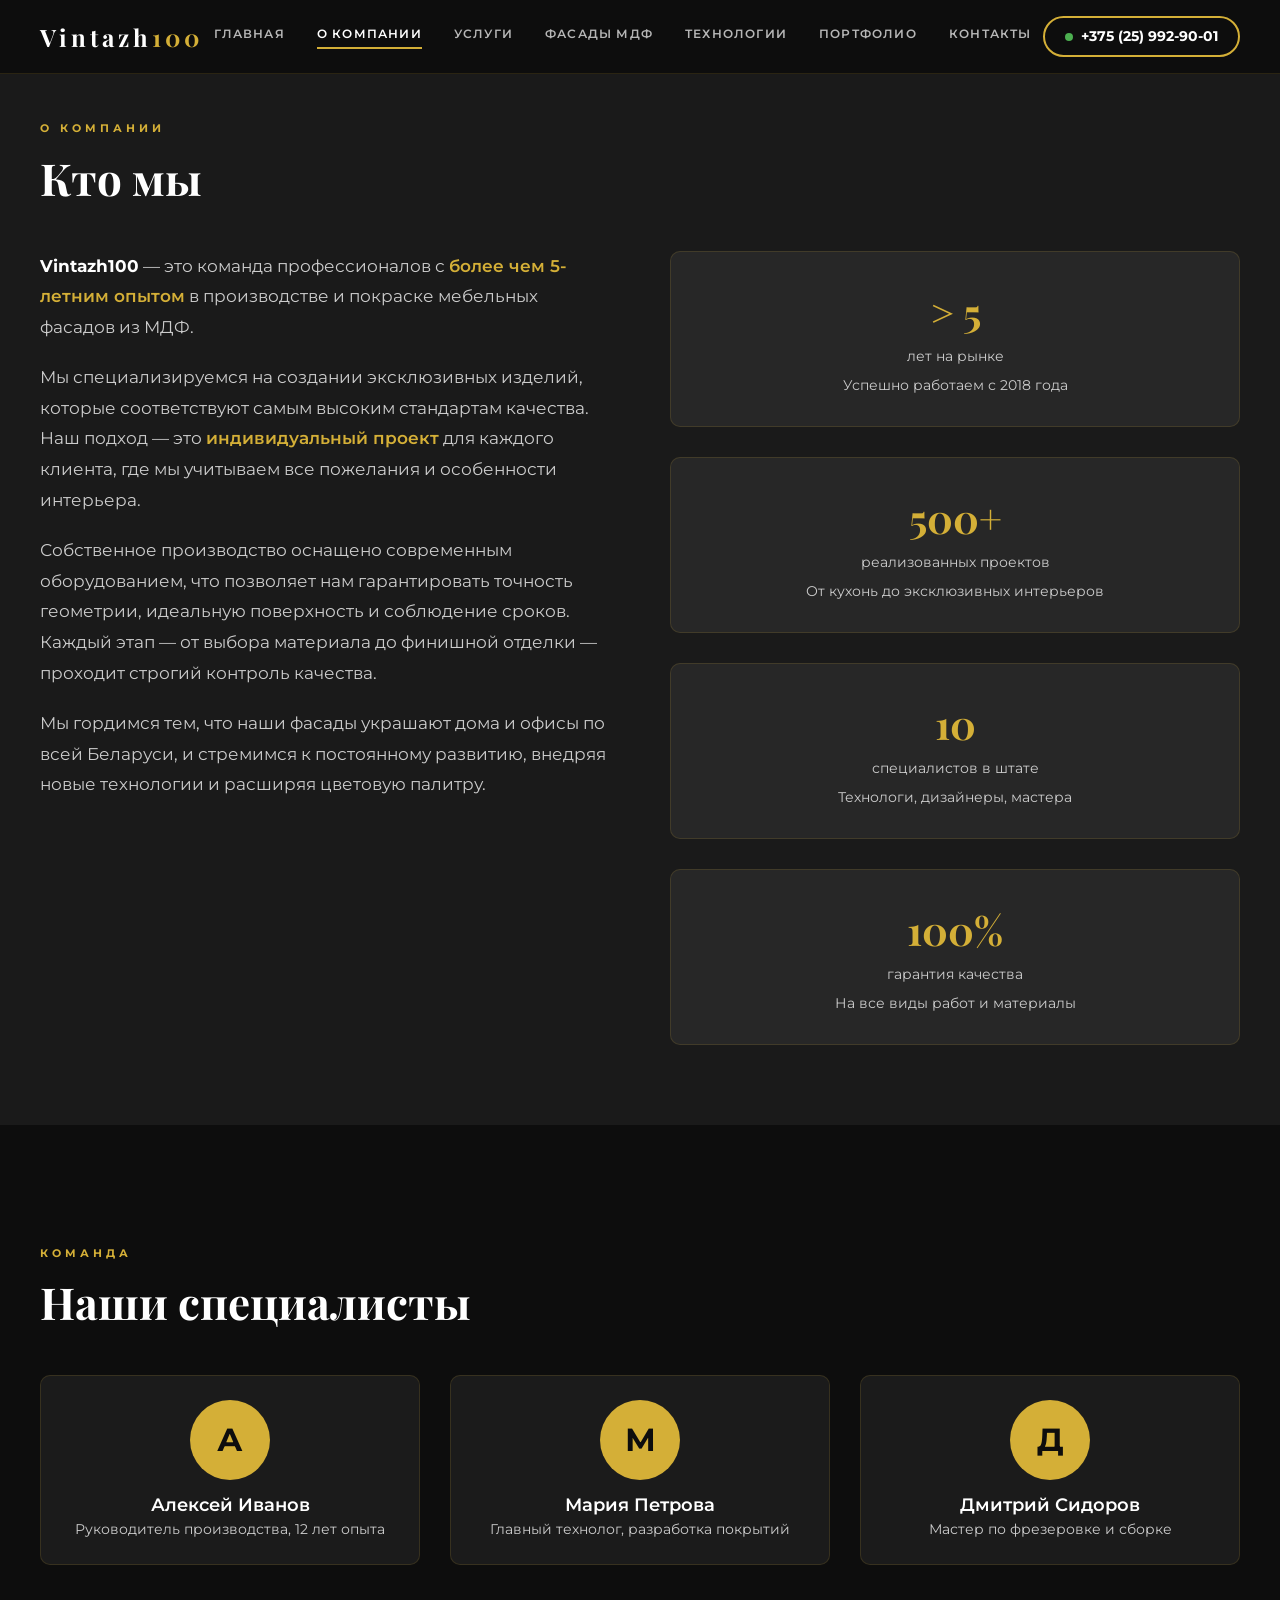
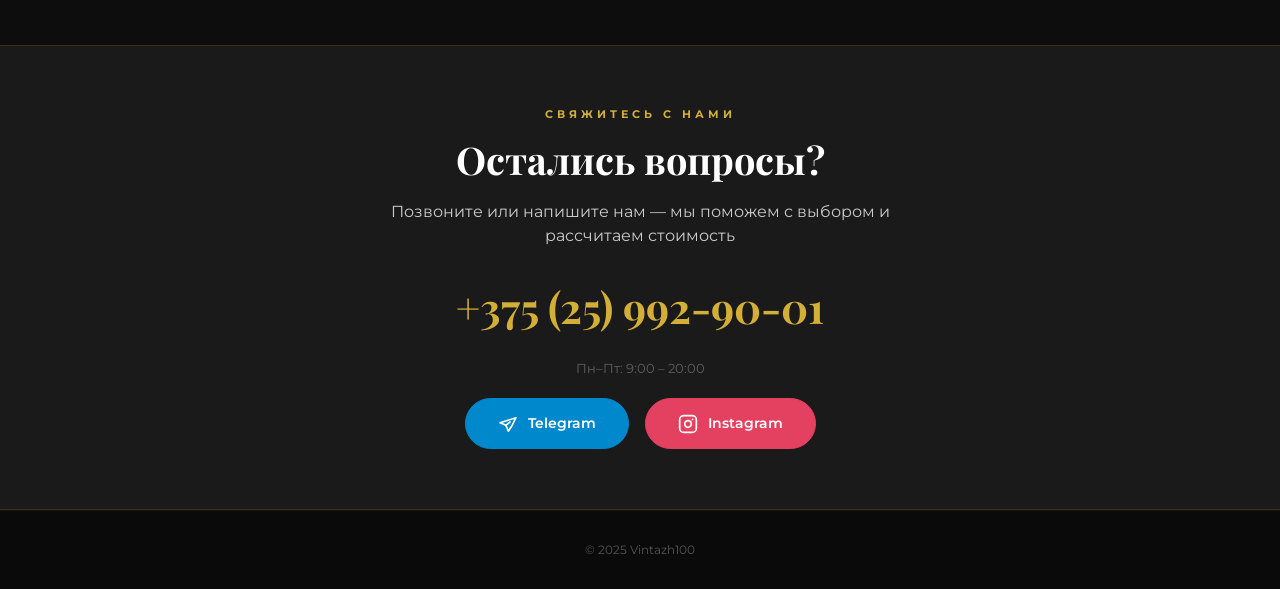
==== about.html @ da96ba95 "v3" ====
<!DOCTYPE html>
<html lang="ru">

<head>
    <meta charset="UTF-8">
    <meta name="viewport" content="width=device-width, initial-scale=1.0">
    <title>О компании | Vintazh100</title>

    <link rel="preconnect" href="https://fonts.googleapis.com">
    <link rel="preconnect" href="https://fonts.gstatic.com" crossorigin>
    <link href="https://fonts.googleapis.com/css2?family=Montserrat:wght@400;500;600;700;800&family=Playfair+Display:wght@400;600;700&display=swap" rel="stylesheet">

    <style>
        /* ===== RESET & BASE ===== */
        
        * {
            margin: 0;
            padding: 0;
            box-sizing: border-box;
        }
        
        html {
            scroll-behavior: smooth;
        }
        
        body {
            font-family: 'Montserrat', sans-serif;
            background: #0d0d0d;
            color: #ffffff;
            line-height: 1.5;
        }
        
        a {
            text-decoration: none;
            color: inherit;
        }
        
        .container {
            max-width: 1300px;
            margin: 0 auto;
            padding: 0 20px;
        }
        /* ===== VARIABLES ===== */
        
         :root {
            --accent: #d4af37;
            --dark: #0d0d0d;
            --gray: #cccccc;
            --card-bg: rgba(255, 255, 255, 0.06);
            --border: rgba(212, 175, 55, 0.15);
            --shadow: 0 10px 40px rgba(0, 0, 0, 0.5);
            --transition: 0.3s ease;
        }
        /* ===== HEADER ===== */
        
        .header {
            position: fixed;
            top: 0;
            left: 0;
            width: 100%;
            z-index: 1000;
            padding: 16px 40px;
            display: flex;
            align-items: center;
            justify-content: space-between;
            background: rgba(13, 13, 13, 0.92);
            backdrop-filter: blur(16px);
            border-bottom: 1px solid var(--border);
            transition: box-shadow 0.3s;
        }
        
        .header.scrolled {
            box-shadow: 0 4px 30px rgba(0, 0, 0, 0.6);
        }
        
        .header-logo {
            font-family: 'Playfair Display', serif;
            font-size: 24px;
            font-weight: 700;
            letter-spacing: 4px;
        }
        
        .header-logo span {
            color: var(--accent);
        }
        
        .header-nav {
            display: flex;
            gap: 32px;
            align-items: center;
        }
        
        .header-nav a {
            font-size: 12px;
            font-weight: 600;
            letter-spacing: 1.2px;
            text-transform: uppercase;
            color: rgba(255, 255, 255, 0.7);
            transition: color 0.3s, border-bottom 0.3s;
            padding-bottom: 4px;
            border-bottom: 2px solid transparent;
        }
        
        .header-nav a:hover,
        .header-nav a.active {
            color: #fff;
            border-bottom-color: var(--accent);
        }
        
        .header-phone {
            display: flex;
            align-items: center;
            gap: 8px;
            font-weight: 700;
            font-size: 14px;
            padding: 8px 20px;
            border: 2px solid var(--accent);
            border-radius: 50px;
            transition: background 0.3s, color 0.3s;
        }
        
        .header-phone:hover {
            background: var(--accent);
            color: #0d0d0d;
        }
        
        .header-phone-dot {
            width: 8px;
            height: 8px;
            background: #4CAF50;
            border-radius: 50%;
            animation: pulse-dot 2s infinite;
        }
        
        @keyframes pulse-dot {
            0%,
            100% {
                box-shadow: 0 0 0 0 rgba(76, 175, 80, 0.4);
            }
            50% {
                box-shadow: 0 0 0 10px rgba(76, 175, 80, 0);
            }
        }
        /* ===== SECTION ===== */
        
        .section {
            padding: 120px 20px 80px;
            position: relative;
        }
        
        .section-dark {
            background: #1a1a1a;
        }
        
        .section-darker {
            background: #0d0d0d;
        }
        
        .section-label {
            font-size: 11px;
            font-weight: 700;
            letter-spacing: 4px;
            text-transform: uppercase;
            color: var(--accent);
            margin-bottom: 8px;
        }
        
        .section-title {
            font-family: 'Playfair Display', serif;
            font-size: 44px;
            font-weight: 700;
            margin-bottom: 40px;
        }
        
        .section-sub {
            font-size: 18px;
            color: var(--gray);
            max-width: 700px;
            margin-bottom: 40px;
        }
        /* ===== ABOUT CONTENT ===== */
        
        .about-content {
            display: grid;
            grid-template-columns: 1fr 1fr;
            gap: 60px;
            align-items: start;
        }
        
        .about-text p {
            font-size: 17px;
            line-height: 1.8;
            color: var(--gray);
            margin-bottom: 20px;
        }
        
        .about-text p strong {
            color: #fff;
        }
        
        .about-text .highlight {
            color: var(--accent);
            font-weight: 600;
        }
        
        .about-side {
            display: flex;
            flex-direction: column;
            gap: 30px;
        }
        
        .about-side .stat-block {
            background: var(--card-bg);
            padding: 30px 24px;
            border-radius: 10px;
            border: 1px solid var(--border);
            text-align: center;
            transition: var(--transition);
        }
        
        .about-side .stat-block:hover {
            border-color: var(--accent);
            transform: translateY(-3px);
        }
        
        .stat-block .number {
            font-family: 'Playfair Display', serif;
            font-size: 40px;
            font-weight: 700;
            color: var(--accent);
        }
        
        .stat-block .label {
            font-size: 14px;
            color: var(--gray);
            margin-top: 4px;
        }
        
        .stat-block .desc {
            font-size: 14px;
            color: var(--gray);
            margin-top: 8px;
            line-height: 1.5;
        }
        /* ===== TEAM ===== */
        
        .team-grid {
            display: grid;
            grid-template-columns: repeat(3, 1fr);
            gap: 30px;
            margin-top: 20px;
        }
        
        .team-card {
            background: var(--card-bg);
            padding: 24px;
            border-radius: 10px;
            border: 1px solid var(--border);
            text-align: center;
            transition: var(--transition);
        }
        
        .team-card:hover {
            border-color: var(--accent);
            transform: translateY(-4px);
        }
        
        .team-card .avatar {
            width: 80px;
            height: 80px;
            border-radius: 50%;
            background: var(--accent);
            margin: 0 auto 12px;
            display: flex;
            align-items: center;
            justify-content: center;
            font-size: 32px;
            font-weight: 700;
            color: #0d0d0d;
        }
        
        .team-card h4 {
            font-size: 18px;
            font-weight: 600;
        }
        
        .team-card p {
            font-size: 14px;
            color: var(--gray);
        }
        /* ===== CONTACT SECTION ===== */
        
        .contact-section {
            padding: 60px 20px;
            background: #1a1a1a;
            text-align: center;
            border-top: 1px solid var(--border);
            border-bottom: 1px solid var(--border);
        }
        
        .contact-section .section-title {
            margin-bottom: 12px;
            font-size: 38px;
        }
        
        .contact-phone {
            font-family: 'Playfair Display', serif;
            font-size: 42px;
            font-weight: 700;
            color: var(--accent);
            display: inline-block;
            margin: 16px 0 20px;
            transition: color 0.3s;
        }
        
        .contact-phone:hover {
            color: #fff;
        }
        
        .contact-messengers {
            display: flex;
            gap: 16px;
            justify-content: center;
            flex-wrap: wrap;
        }
        
        .messenger-btn {
            display: inline-flex;
            align-items: center;
            gap: 10px;
            padding: 14px 32px;
            border-radius: 50px;
            font-size: 14px;
            font-weight: 600;
            transition: var(--transition);
            background: rgba(255, 255, 255, 0.06);
            border: 1px solid rgba(255, 255, 255, 0.1);
        }
        
        .messenger-btn:hover {
            background: var(--accent);
            color: #0d0d0d;
            transform: translateY(-2px);
        }
        
        .messenger-btn svg {
            width: 20px;
            height: 20px;
        }
        
        .messenger-btn.telegram {
            background: #0088cc;
            color: #fff;
            border-color: #0088cc;
        }
        
        .messenger-btn.telegram:hover {
            background: #0077b3;
            border-color: #0077b3;
        }
        
        .messenger-btn.instagram {
            background: #E4405F;
            color: #fff;
            border-color: #E4405F;
        }
        
        .messenger-btn.instagram:hover {
            background: #d6304f;
            border-color: #d6304f;
        }
        /* ===== FOOTER ===== */
        
        .footer {
            padding: 30px 20px;
            background: #0a0a0a;
            color: rgba(255, 255, 255, 0.3);
            text-align: center;
            font-size: 12px;
            border-top: 1px solid rgba(255, 255, 255, 0.04);
        }
        /* ===== RESPONSIVE ===== */
        
        @media (max-width: 1024px) {
            .about-content {
                grid-template-columns: 1fr;
                gap: 40px;
            }
            .team-grid {
                grid-template-columns: 1fr 1fr;
            }
            .header-nav {
                gap: 20px;
            }
        }
        
        @media (max-width: 768px) {
            .header {
                padding: 12px 16px;
                flex-wrap: wrap;
            }
            .header-nav {
                order: 3;
                width: 100%;
                justify-content: center;
                gap: 10px;
                flex-wrap: wrap;
            }
            .header-nav a {
                font-size: 10px;
            }
            .header-phone {
                font-size: 12px;
                padding: 6px 14px;
            }
            .section {
                padding: 100px 16px 60px;
            }
            .section-title {
                font-size: 32px;
            }
            .team-grid {
                grid-template-columns: 1fr;
            }
            .contact-phone {
                font-size: 30px;
            }
            .contact-section .section-title {
                font-size: 28px;
            }
        }
    </style>
</head>

<body>

    <!-- ===== HEADER ===== -->
    <header class="header" id="header">
        <a href="index.html" class="header-logo">Vintazh<span>100</span></a>
        <nav class="header-nav">
            <a href="index.html">Главная</a>
            <a href="about.html" class="active">О компании</a>
            <a href="services.html">Услуги</a>
            <a href="mdf.html">Фасады МДФ</a>
            <a href="technology.html">Технологии</a>
            <a href="portfolio.html">Портфолио</a>
            <a href="contacts.html">Контакты</a>
        </nav>
        <a href="tel:+375259929001" class="header-phone">
            <span class="header-phone-dot"></span> +375 (25) 992-90-01
        </a>
    </header>

    <!-- ===== ABOUT PAGE ===== -->
    <section class="section section-dark">
        <div class="container">
            <div class="section-label">О компании</div>
            <h2 class="section-title">Кто мы</h2>
            <div class="about-content">
                <div class="about-text">
                    <p><strong>Vintazh100</strong> — это команда профессионалов с <span class="highlight">более чем 5-летним опытом</span> в производстве и покраске мебельных фасадов из МДФ.</p>
                    <p>Мы специализируемся на создании эксклюзивных изделий, которые соответствуют самым высоким стандартам качества. Наш подход — это <span class="highlight">индивидуальный проект</span> для каждого клиента, где мы учитываем все пожелания
                        и особенности интерьера.</p>
                    <p>Собственное производство оснащено современным оборудованием, что позволяет нам гарантировать точность геометрии, идеальную поверхность и соблюдение сроков. Каждый этап — от выбора материала до финишной отделки — проходит строгий контроль
                        качества.</p>
                    <p>Мы гордимся тем, что наши фасады украшают дома и офисы по всей Беларуси, и стремимся к постоянному развитию, внедряя новые технологии и расширяя цветовую палитру.</p>
                </div>
                <div class="about-side">
                    <div class="stat-block">
                        <div class="number">> 5</div>
                        <div class="label">лет на рынке</div>
                        <div class="desc">Успешно работаем с 2018 года</div>
                    </div>
                    <div class="stat-block">
                        <div class="number">500+</div>
                        <div class="label">реализованных проектов</div>
                        <div class="desc">От кухонь до эксклюзивных интерьеров</div>
                    </div>
                    <div class="stat-block">
                        <div class="number">10</div>
                        <div class="label">специалистов в штате</div>
                        <div class="desc">Технологи, дизайнеры, мастера</div>
                    </div>
                    <div class="stat-block">
                        <div class="number">100%</div>
                        <div class="label">гарантия качества</div>
                        <div class="desc">На все виды работ и материалы</div>
                    </div>
                </div>
            </div>
        </div>
    </section>

    <!-- ===== TEAM ===== -->
    <section class="section section-darker">
        <div class="container">
            <div class="section-label">Команда</div>
            <h2 class="section-title">Наши специалисты</h2>
            <div class="team-grid">
                <div class="team-card">
                    <div class="avatar">А</div>
                    <h4>Алексей Иванов</h4>
                    <p>Руководитель производства, 12 лет опыта</p>
                </div>
                <div class="team-card">
                    <div class="avatar">М</div>
                    <h4>Мария Петрова</h4>
                    <p>Главный технолог, разработка покрытий</p>
                </div>
                <div class="team-card">
                    <div class="avatar">Д</div>
                    <h4>Дмитрий Сидоров</h4>
                    <p>Мастер по фрезеровке и сборке</p>
                </div>
            </div>
        </div>
    </section>

    <!-- ===== CONTACT SECTION ===== -->
    <section class="contact-section">
        <div class="container">
            <div class="section-label">Свяжитесь с нами</div>
            <h2 class="section-title">Остались вопросы?</h2>
            <p style="color:var(--gray); font-size:16px; max-width:500px; margin:0 auto 12px;">
                Позвоните или напишите нам — мы поможем с выбором и рассчитаем стоимость
            </p>
            <a href="tel:+375259929001" class="contact-phone">+375 (25) 992-90-01</a>
            <p style="color:rgba(255,255,255,0.3); font-size:13px; margin-bottom:20px;">
                Пн–Пт: 9:00 – 20:00
            </p>
            <div class="contact-messengers">
                <a href="https://t.me/+375259929001" class="messenger-btn telegram" target="_blank">
                    <svg viewBox="0 0 24 24" fill="none" stroke="currentColor" stroke-width="2" stroke-linecap="round" stroke-linejoin="round"><path d="M21.5 4.5L2.5 10.5L9.5 13.5L12.5 20.5L16.5 14.5L21.5 4.5Z"/><path d="M9.5 13.5L14.5 9.5"/></svg> Telegram
                </a>
                <a href="https://www.instagram.com/vintazh100" class="messenger-btn instagram" target="_blank">
                    <svg viewBox="0 0 24 24" fill="none" stroke="currentColor" stroke-width="2" stroke-linecap="round" stroke-linejoin="round"><rect x="2" y="2" width="20" height="20" rx="5" ry="5"/><path d="M16 11.37A4 4 0 1 1 12.63 8 4 4 0 0 1 16 11.37z"/><line x1="17.5" y1="6.5" x2="17.51" y2="6.5"/></svg>                    Instagram
                </a>
            </div>
        </div>
    </section>

    <!-- ===== FOOTER ===== -->
    <footer class="footer">
        <div>© 2025 Vintazh100</div>
    </footer>

    <script>
        window.addEventListener('scroll', () => {
            document.getElementById('header').classList.toggle('scrolled', window.scrollY > 50);
        });
    </script>

</body>

</html>
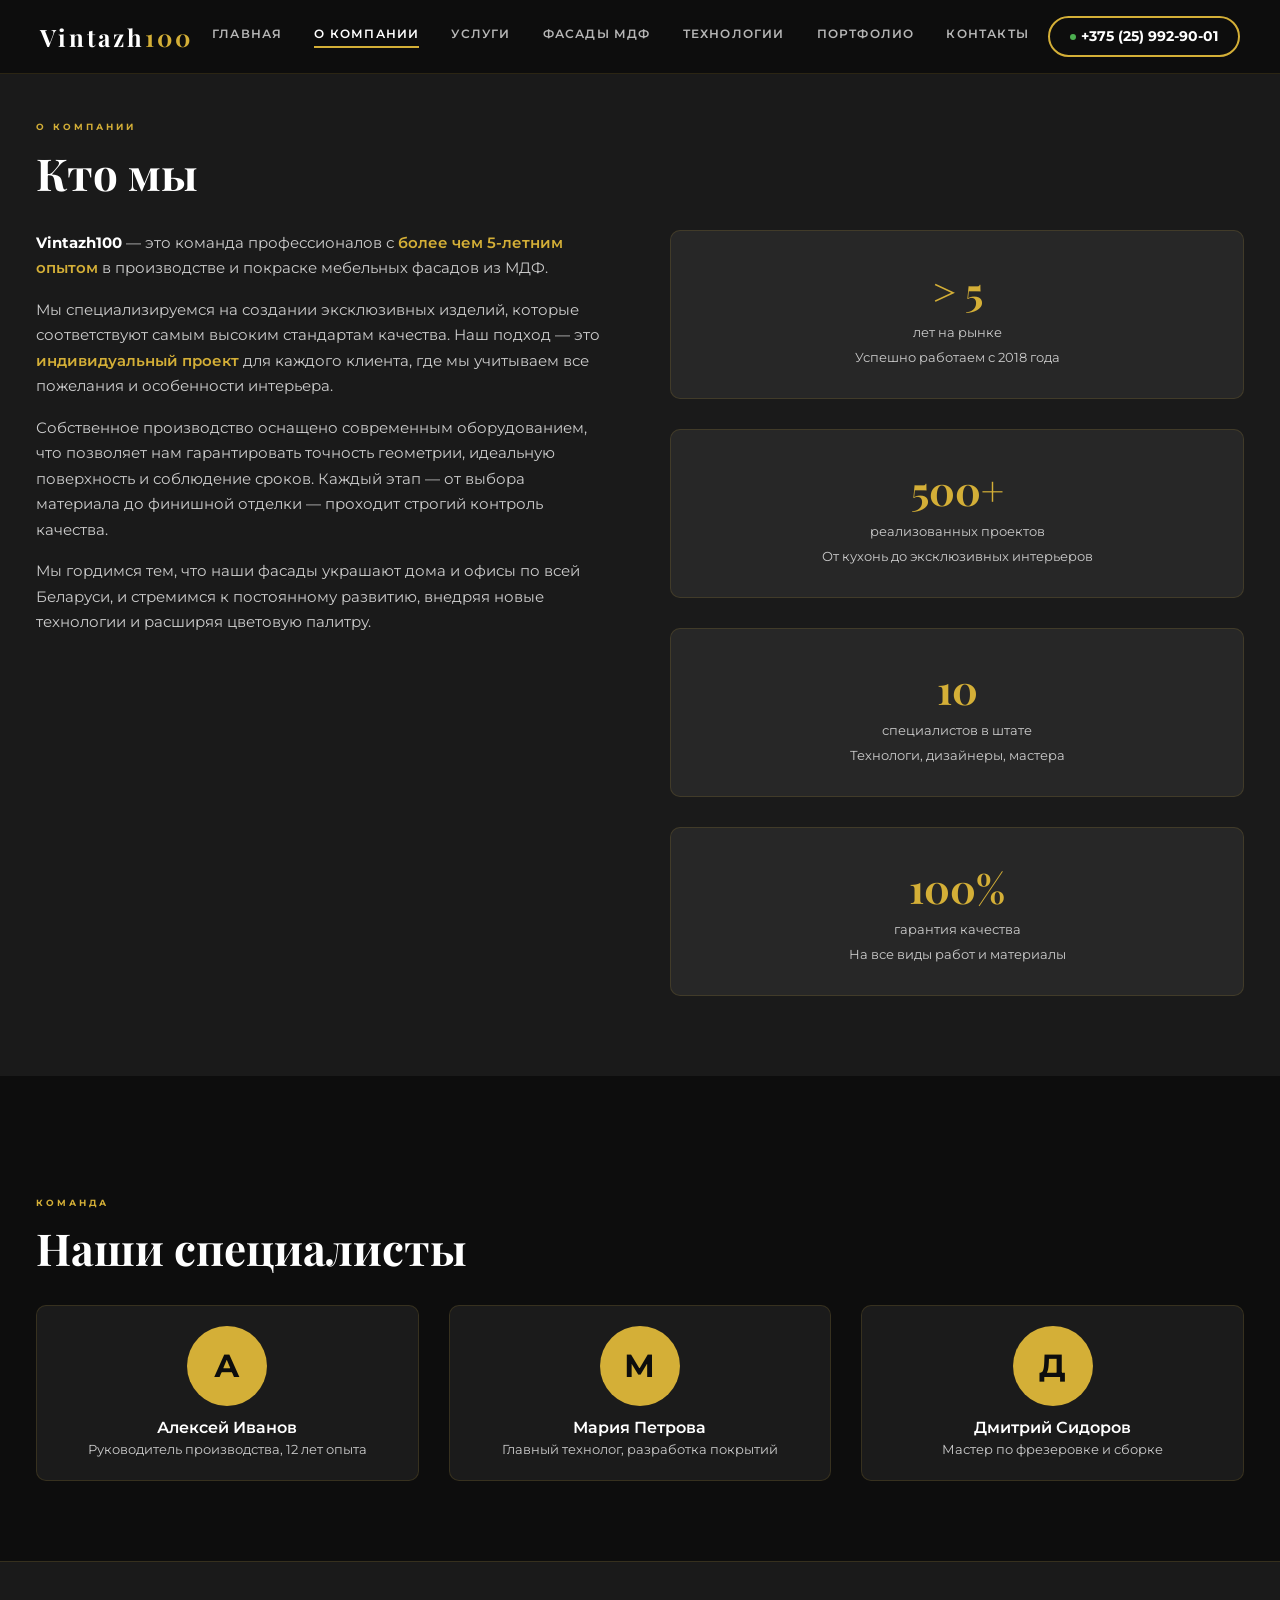
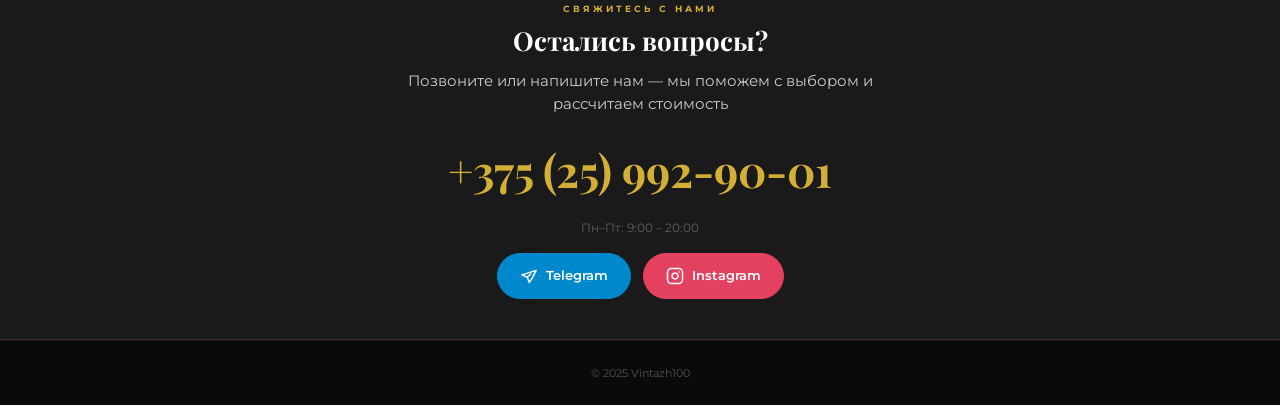
==== commit fc3d5111: "Update about.html" ====
--- a/about.html
+++ b/about.html
@@ -3,7 +3,7 @@
 
 <head>
     <meta charset="UTF-8">
-    <meta name="viewport" content="width=device-width, initial-scale=1.0">
+    <meta name="viewport" content="width=device-width, initial-scale=1.0, maximum-scale=1.0, user-scalable=yes">
     <title>О компании | Vintazh100</title>
 
     <link rel="preconnect" href="https://fonts.googleapis.com">
@@ -28,6 +28,7 @@
             background: #0d0d0d;
             color: #ffffff;
             line-height: 1.5;
+            -webkit-font-smoothing: antialiased;
         }
         
         a {
@@ -38,7 +39,7 @@
         .container {
             max-width: 1300px;
             margin: 0 auto;
-            padding: 0 20px;
+            padding: 0 16px;
         }
         /* ===== VARIABLES ===== */
         
@@ -59,14 +60,16 @@
             left: 0;
             width: 100%;
             z-index: 1000;
-            padding: 16px 40px;
+            padding: 10px 16px;
             display: flex;
             align-items: center;
             justify-content: space-between;
-            background: rgba(13, 13, 13, 0.92);
+            background: rgba(13, 13, 13, 0.95);
             backdrop-filter: blur(16px);
             border-bottom: 1px solid var(--border);
             transition: box-shadow 0.3s;
+            flex-wrap: wrap;
+            gap: 6px;
         }
         
         .header.scrolled {
@@ -75,9 +78,9 @@
         
         .header-logo {
             font-family: 'Playfair Display', serif;
-            font-size: 24px;
+            font-size: 20px;
             font-weight: 700;
-            letter-spacing: 4px;
+            letter-spacing: 3px;
         }
         
         .header-logo span {
@@ -86,18 +89,24 @@
         
         .header-nav {
             display: flex;
-            gap: 32px;
+            gap: 8px;
             align-items: center;
+            flex-wrap: wrap;
+            width: 100%;
+            order: 3;
+            justify-content: center;
+            padding-top: 6px;
+            border-top: 1px solid rgba(255, 255, 255, 0.05);
         }
         
         .header-nav a {
-            font-size: 12px;
+            font-size: 9px;
             font-weight: 600;
-            letter-spacing: 1.2px;
+            letter-spacing: 0.6px;
             text-transform: uppercase;
             color: rgba(255, 255, 255, 0.7);
             transition: color 0.3s, border-bottom 0.3s;
-            padding-bottom: 4px;
+            padding-bottom: 3px;
             border-bottom: 2px solid transparent;
         }
         
@@ -110,13 +119,14 @@
         .header-phone {
             display: flex;
             align-items: center;
-            gap: 8px;
+            gap: 5px;
             font-weight: 700;
-            font-size: 14px;
-            padding: 8px 20px;
+            font-size: 11px;
+            padding: 5px 12px;
             border: 2px solid var(--accent);
             border-radius: 50px;
             transition: background 0.3s, color 0.3s;
+            flex-shrink: 0;
         }
         
         .header-phone:hover {
@@ -125,11 +135,12 @@
         }
         
         .header-phone-dot {
-            width: 8px;
-            height: 8px;
+            width: 6px;
+            height: 6px;
             background: #4CAF50;
             border-radius: 50%;
             animation: pulse-dot 2s infinite;
+            flex-shrink: 0;
         }
         
         @keyframes pulse-dot {
@@ -138,13 +149,13 @@
                 box-shadow: 0 0 0 0 rgba(76, 175, 80, 0.4);
             }
             50% {
-                box-shadow: 0 0 0 10px rgba(76, 175, 80, 0);
+                box-shadow: 0 0 0 8px rgba(76, 175, 80, 0);
             }
         }
         /* ===== SECTION ===== */
         
         .section {
-            padding: 120px 20px 80px;
+            padding: 100px 16px 50px;
             position: relative;
         }
         
@@ -157,41 +168,41 @@
         }
         
         .section-label {
-            font-size: 11px;
+            font-size: 9px;
             font-weight: 700;
-            letter-spacing: 4px;
+            letter-spacing: 3px;
             text-transform: uppercase;
             color: var(--accent);
-            margin-bottom: 8px;
+            margin-bottom: 6px;
         }
         
         .section-title {
             font-family: 'Playfair Display', serif;
-            font-size: 44px;
+            font-size: 28px;
             font-weight: 700;
-            margin-bottom: 40px;
+            margin-bottom: 24px;
         }
         
         .section-sub {
-            font-size: 18px;
+            font-size: 15px;
             color: var(--gray);
             max-width: 700px;
-            margin-bottom: 40px;
+            margin-bottom: 24px;
         }
         /* ===== ABOUT CONTENT ===== */
         
         .about-content {
             display: grid;
-            grid-template-columns: 1fr 1fr;
-            gap: 60px;
+            grid-template-columns: 1fr;
+            gap: 30px;
             align-items: start;
         }
         
         .about-text p {
-            font-size: 17px;
-            line-height: 1.8;
+            font-size: 15px;
+            line-height: 1.7;
             color: var(--gray);
-            margin-bottom: 20px;
+            margin-bottom: 16px;
         }
         
         .about-text p strong {
@@ -206,12 +217,12 @@
         .about-side {
             display: flex;
             flex-direction: column;
-            gap: 30px;
+            gap: 20px;
         }
         
         .about-side .stat-block {
             background: var(--card-bg);
-            padding: 30px 24px;
+            padding: 22px 18px;
             border-radius: 10px;
             border: 1px solid var(--border);
             text-align: center;
@@ -225,35 +236,35 @@
         
         .stat-block .number {
             font-family: 'Playfair Display', serif;
-            font-size: 40px;
+            font-size: 32px;
             font-weight: 700;
             color: var(--accent);
         }
         
         .stat-block .label {
-            font-size: 14px;
+            font-size: 13px;
             color: var(--gray);
-            margin-top: 4px;
+            margin-top: 2px;
         }
         
         .stat-block .desc {
-            font-size: 14px;
+            font-size: 13px;
             color: var(--gray);
-            margin-top: 8px;
+            margin-top: 6px;
             line-height: 1.5;
         }
         /* ===== TEAM ===== */
         
         .team-grid {
             display: grid;
-            grid-template-columns: repeat(3, 1fr);
-            gap: 30px;
-            margin-top: 20px;
+            grid-template-columns: 1fr;
+            gap: 20px;
+            margin-top: 16px;
         }
         
         .team-card {
             background: var(--card-bg);
-            padding: 24px;
+            padding: 20px;
             border-radius: 10px;
             border: 1px solid var(--border);
             text-align: center;
@@ -266,32 +277,32 @@
         }
         
         .team-card .avatar {
-            width: 80px;
-            height: 80px;
+            width: 64px;
+            height: 64px;
             border-radius: 50%;
             background: var(--accent);
-            margin: 0 auto 12px;
+            margin: 0 auto 10px;
             display: flex;
             align-items: center;
             justify-content: center;
-            font-size: 32px;
+            font-size: 26px;
             font-weight: 700;
             color: #0d0d0d;
         }
         
         .team-card h4 {
-            font-size: 18px;
+            font-size: 16px;
             font-weight: 600;
         }
         
         .team-card p {
-            font-size: 14px;
+            font-size: 13px;
             color: var(--gray);
         }
-        /* ===== CONTACT SECTION ===== */
+        /* ===== CONTACT ===== */
         
         .contact-section {
-            padding: 60px 20px;
+            padding: 40px 16px;
             background: #1a1a1a;
             text-align: center;
             border-top: 1px solid var(--border);
@@ -299,17 +310,17 @@
         }
         
         .contact-section .section-title {
-            margin-bottom: 12px;
-            font-size: 38px;
+            margin-bottom: 10px;
+            font-size: 26px;
         }
         
         .contact-phone {
             font-family: 'Playfair Display', serif;
-            font-size: 42px;
+            font-size: 28px;
             font-weight: 700;
             color: var(--accent);
             display: inline-block;
-            margin: 16px 0 20px;
+            margin: 12px 0 16px;
             transition: color 0.3s;
         }
         
@@ -319,7 +330,7 @@
         
         .contact-messengers {
             display: flex;
-            gap: 16px;
+            gap: 12px;
             justify-content: center;
             flex-wrap: wrap;
         }
@@ -327,10 +338,10 @@
         .messenger-btn {
             display: inline-flex;
             align-items: center;
-            gap: 10px;
-            padding: 14px 32px;
+            gap: 8px;
+            padding: 12px 22px;
             border-radius: 50px;
-            font-size: 14px;
+            font-size: 13px;
             font-weight: 600;
             transition: var(--transition);
             background: rgba(255, 255, 255, 0.06);
@@ -344,8 +355,8 @@
         }
         
         .messenger-btn svg {
-            width: 20px;
-            height: 20px;
+            width: 18px;
+            height: 18px;
         }
         
         .messenger-btn.telegram {
@@ -372,61 +383,121 @@
         /* ===== FOOTER ===== */
         
         .footer {
-            padding: 30px 20px;
+            padding: 24px 16px;
             background: #0a0a0a;
             color: rgba(255, 255, 255, 0.3);
             text-align: center;
-            font-size: 12px;
+            font-size: 11px;
             border-top: 1px solid rgba(255, 255, 255, 0.04);
         }
         /* ===== RESPONSIVE ===== */
         
-        @media (max-width: 1024px) {
-            .about-content {
-                grid-template-columns: 1fr;
-                gap: 40px;
+        @media (min-width: 481px) {
+            .section-title {
+                font-size: 32px;
             }
             .team-grid {
                 grid-template-columns: 1fr 1fr;
             }
+            .about-side {
+                display: grid;
+                grid-template-columns: 1fr 1fr;
+                gap: 20px;
+            }
+        }
+        
+        @media (min-width: 769px) {
+            .header {
+                padding: 16px 40px;
+                flex-wrap: nowrap;
+            }
+            .header-logo {
+                font-size: 24px;
+            }
             .header-nav {
-                gap: 20px;
-            }
-        }
-        
-        @media (max-width: 768px) {
-            .header {
-                padding: 12px 16px;
-                flex-wrap: wrap;
-            }
-            .header-nav {
-                order: 3;
-                width: 100%;
-                justify-content: center;
-                gap: 10px;
-                flex-wrap: wrap;
+                width: auto;
+                order: 0;
+                border-top: none;
+                padding-top: 0;
+                gap: 32px;
             }
             .header-nav a {
+                font-size: 12px;
+                letter-spacing: 1.2px;
+            }
+            .header-phone {
+                font-size: 14px;
+                padding: 8px 20px;
+            }
+            .section {
+                padding: 120px 20px 80px;
+            }
+            .section-title {
+                font-size: 44px;
+            }
+            .about-content {
+                grid-template-columns: 1fr 1fr;
+                gap: 60px;
+            }
+            .about-side {
+                display: flex;
+                flex-direction: column;
+                gap: 30px;
+            }
+            .about-side .stat-block {
+                padding: 30px 24px;
+            }
+            .stat-block .number {
+                font-size: 40px;
+            }
+            .team-grid {
+                grid-template-columns: repeat(3, 1fr);
+                gap: 30px;
+            }
+            .team-card .avatar {
+                width: 80px;
+                height: 80px;
+                font-size: 32px;
+            }
+            .contact-phone {
+                font-size: 44px;
+            }
+        }
+        
+        @media (max-width: 480px) {
+            .section-title {
+                font-size: 24px;
+            }
+            .contact-phone {
+                font-size: 24px;
+            }
+            .messenger-btn {
+                font-size: 12px;
+                padding: 10px 18px;
+            }
+            .header-logo {
+                font-size: 17px;
+                letter-spacing: 2px;
+            }
+            .header-nav a {
+                font-size: 8px;
+                letter-spacing: 0.4px;
+            }
+            .header-phone {
                 font-size: 10px;
-            }
-            .header-phone {
-                font-size: 12px;
-                padding: 6px 14px;
-            }
-            .section {
-                padding: 100px 16px 60px;
-            }
-            .section-title {
-                font-size: 32px;
-            }
-            .team-grid {
-                grid-template-columns: 1fr;
-            }
-            .contact-phone {
-                font-size: 30px;
-            }
-            .contact-section .section-title {
+                padding: 4px 10px;
+            }
+            .stat-block .number {
                 font-size: 28px;
+            }
+            .about-side {
+                grid-template-columns: 1fr 1fr;
+                gap: 12px;
+            }
+            .team-card .avatar {
+                width: 56px;
+                height: 56px;
+                font-size: 22px;
             }
         }
     </style>
@@ -462,7 +533,8 @@
                     <p>Мы специализируемся на создании эксклюзивных изделий, которые соответствуют самым высоким стандартам качества. Наш подход — это <span class="highlight">индивидуальный проект</span> для каждого клиента, где мы учитываем все пожелания
                         и особенности интерьера.</p>
                     <p>Собственное производство оснащено современным оборудованием, что позволяет нам гарантировать точность геометрии, идеальную поверхность и соблюдение сроков. Каждый этап — от выбора материала до финишной отделки — проходит строгий контроль
-                        качества.</p>
+                        качества.
+                    </p>
                     <p>Мы гордимся тем, что наши фасады украшают дома и офисы по всей Беларуси, и стремимся к постоянному развитию, внедряя новые технологии и расширяя цветовую палитру.</p>
                 </div>
                 <div class="about-side">
@@ -516,16 +588,16 @@
         </div>
     </section>
 
-    <!-- ===== CONTACT SECTION ===== -->
+    <!-- ===== CONTACT ===== -->
     <section class="contact-section">
         <div class="container">
             <div class="section-label">Свяжитесь с нами</div>
             <h2 class="section-title">Остались вопросы?</h2>
-            <p style="color:var(--gray); font-size:16px; max-width:500px; margin:0 auto 12px;">
+            <p style="color:var(--gray); font-size:15px; max-width:500px; margin:0 auto 10px;">
                 Позвоните или напишите нам — мы поможем с выбором и рассчитаем стоимость
             </p>
             <a href="tel:+375259929001" class="contact-phone">+375 (25) 992-90-01</a>
-            <p style="color:rgba(255,255,255,0.3); font-size:13px; margin-bottom:20px;">
+            <p style="color:rgba(255,255,255,0.3); font-size:12px; margin-bottom:16px;">
                 Пн–Пт: 9:00 – 20:00
             </p>
             <div class="contact-messengers">
@@ -552,4 +624,4 @@
 
 </body>
 
-</html>+</html>
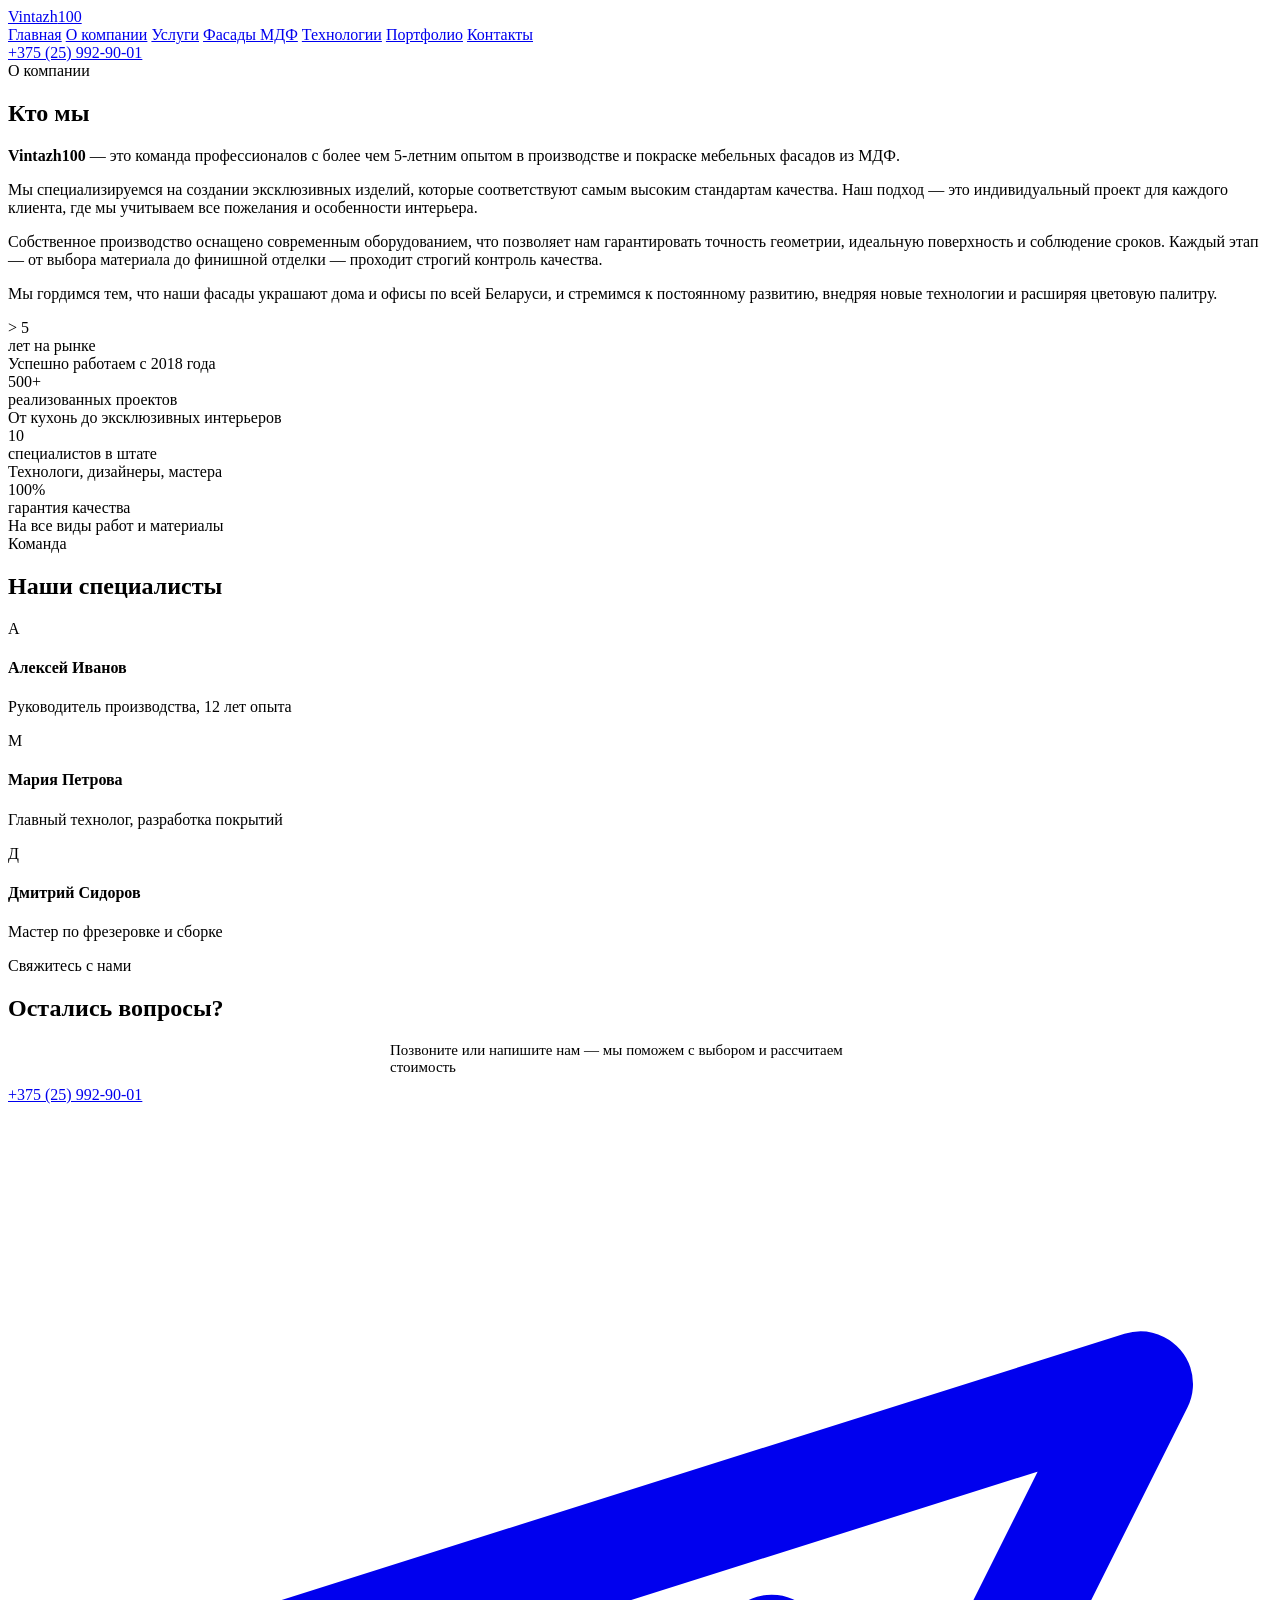
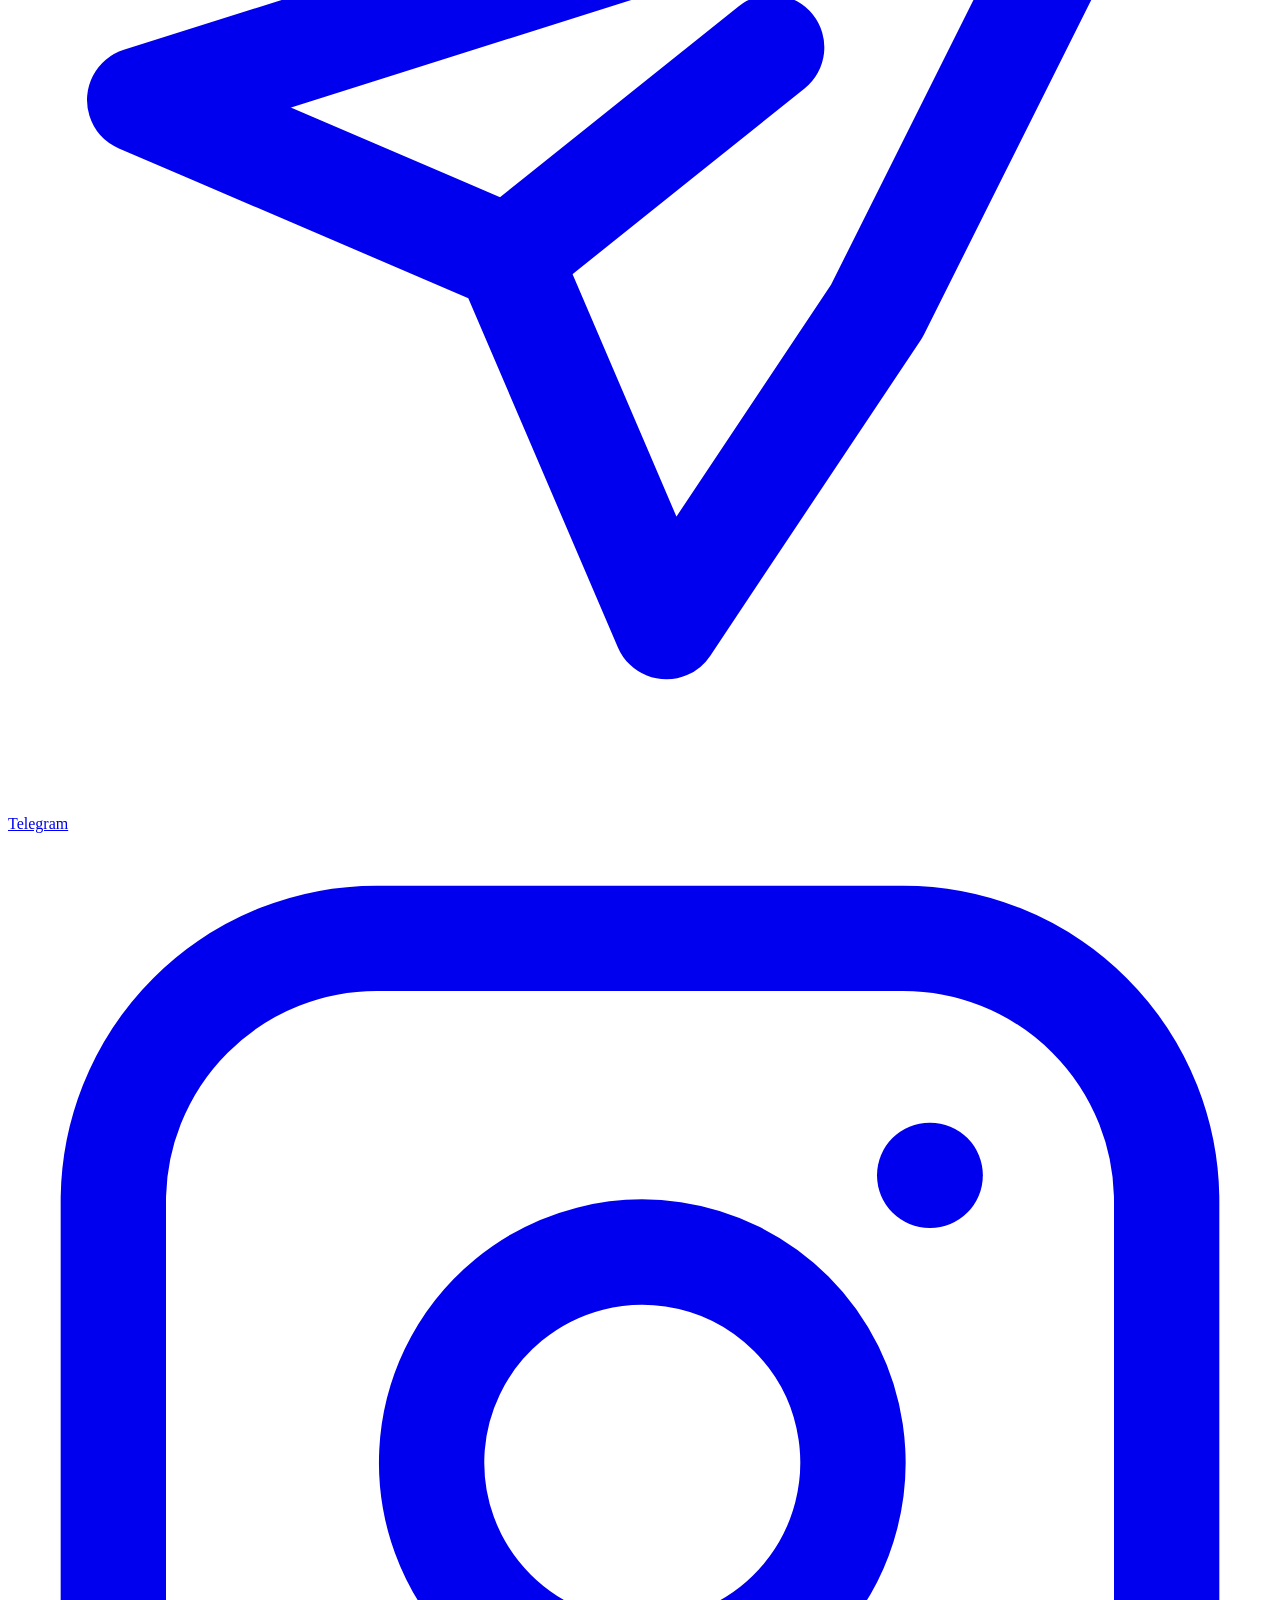
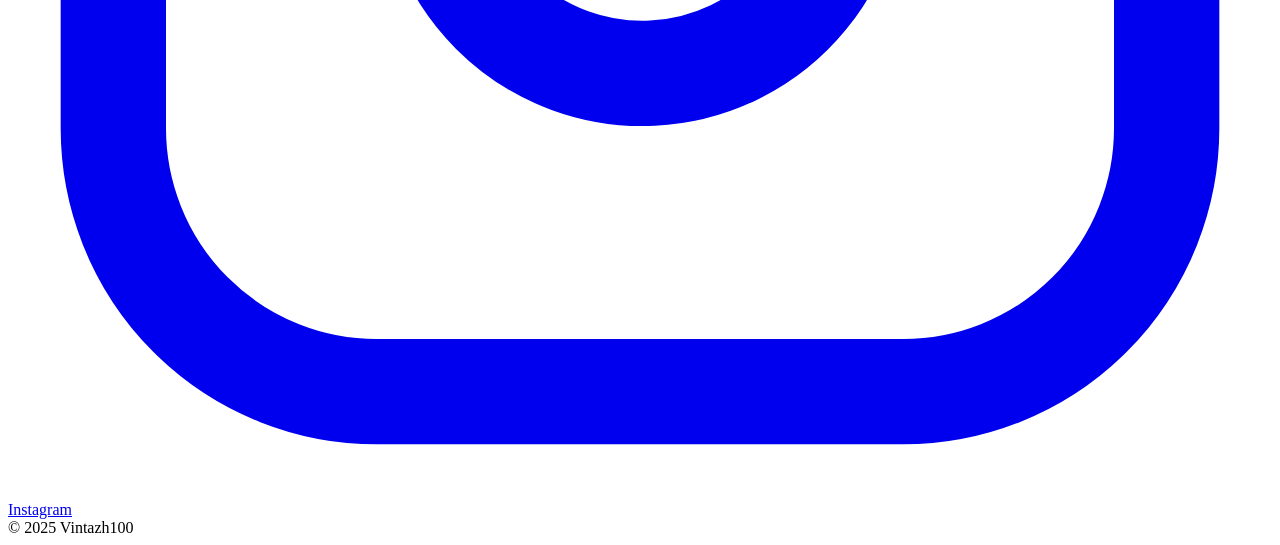
==== commit a352660f: "Update about.html" ====
--- a/about.html
+++ b/about.html
@@ -5,502 +5,10 @@
     <meta charset="UTF-8">
     <meta name="viewport" content="width=device-width, initial-scale=1.0, maximum-scale=1.0, user-scalable=yes">
     <title>О компании | Vintazh100</title>
-
     <link rel="preconnect" href="https://fonts.googleapis.com">
     <link rel="preconnect" href="https://fonts.gstatic.com" crossorigin>
     <link href="https://fonts.googleapis.com/css2?family=Montserrat:wght@400;500;600;700;800&family=Playfair+Display:wght@400;600;700&display=swap" rel="stylesheet">
-
-    <style>
-        /* ===== RESET & BASE ===== */
-        
-        * {
-            margin: 0;
-            padding: 0;
-            box-sizing: border-box;
-        }
-        
-        html {
-            scroll-behavior: smooth;
-        }
-        
-        body {
-            font-family: 'Montserrat', sans-serif;
-            background: #0d0d0d;
-            color: #ffffff;
-            line-height: 1.5;
-            -webkit-font-smoothing: antialiased;
-        }
-        
-        a {
-            text-decoration: none;
-            color: inherit;
-        }
-        
-        .container {
-            max-width: 1300px;
-            margin: 0 auto;
-            padding: 0 16px;
-        }
-        /* ===== VARIABLES ===== */
-        
-         :root {
-            --accent: #d4af37;
-            --dark: #0d0d0d;
-            --gray: #cccccc;
-            --card-bg: rgba(255, 255, 255, 0.06);
-            --border: rgba(212, 175, 55, 0.15);
-            --shadow: 0 10px 40px rgba(0, 0, 0, 0.5);
-            --transition: 0.3s ease;
-        }
-        /* ===== HEADER ===== */
-        
-        .header {
-            position: fixed;
-            top: 0;
-            left: 0;
-            width: 100%;
-            z-index: 1000;
-            padding: 10px 16px;
-            display: flex;
-            align-items: center;
-            justify-content: space-between;
-            background: rgba(13, 13, 13, 0.95);
-            backdrop-filter: blur(16px);
-            border-bottom: 1px solid var(--border);
-            transition: box-shadow 0.3s;
-            flex-wrap: wrap;
-            gap: 6px;
-        }
-        
-        .header.scrolled {
-            box-shadow: 0 4px 30px rgba(0, 0, 0, 0.6);
-        }
-        
-        .header-logo {
-            font-family: 'Playfair Display', serif;
-            font-size: 20px;
-            font-weight: 700;
-            letter-spacing: 3px;
-        }
-        
-        .header-logo span {
-            color: var(--accent);
-        }
-        
-        .header-nav {
-            display: flex;
-            gap: 8px;
-            align-items: center;
-            flex-wrap: wrap;
-            width: 100%;
-            order: 3;
-            justify-content: center;
-            padding-top: 6px;
-            border-top: 1px solid rgba(255, 255, 255, 0.05);
-        }
-        
-        .header-nav a {
-            font-size: 9px;
-            font-weight: 600;
-            letter-spacing: 0.6px;
-            text-transform: uppercase;
-            color: rgba(255, 255, 255, 0.7);
-            transition: color 0.3s, border-bottom 0.3s;
-            padding-bottom: 3px;
-            border-bottom: 2px solid transparent;
-        }
-        
-        .header-nav a:hover,
-        .header-nav a.active {
-            color: #fff;
-            border-bottom-color: var(--accent);
-        }
-        
-        .header-phone {
-            display: flex;
-            align-items: center;
-            gap: 5px;
-            font-weight: 700;
-            font-size: 11px;
-            padding: 5px 12px;
-            border: 2px solid var(--accent);
-            border-radius: 50px;
-            transition: background 0.3s, color 0.3s;
-            flex-shrink: 0;
-        }
-        
-        .header-phone:hover {
-            background: var(--accent);
-            color: #0d0d0d;
-        }
-        
-        .header-phone-dot {
-            width: 6px;
-            height: 6px;
-            background: #4CAF50;
-            border-radius: 50%;
-            animation: pulse-dot 2s infinite;
-            flex-shrink: 0;
-        }
-        
-        @keyframes pulse-dot {
-            0%,
-            100% {
-                box-shadow: 0 0 0 0 rgba(76, 175, 80, 0.4);
-            }
-            50% {
-                box-shadow: 0 0 0 8px rgba(76, 175, 80, 0);
-            }
-        }
-        /* ===== SECTION ===== */
-        
-        .section {
-            padding: 100px 16px 50px;
-            position: relative;
-        }
-        
-        .section-dark {
-            background: #1a1a1a;
-        }
-        
-        .section-darker {
-            background: #0d0d0d;
-        }
-        
-        .section-label {
-            font-size: 9px;
-            font-weight: 700;
-            letter-spacing: 3px;
-            text-transform: uppercase;
-            color: var(--accent);
-            margin-bottom: 6px;
-        }
-        
-        .section-title {
-            font-family: 'Playfair Display', serif;
-            font-size: 28px;
-            font-weight: 700;
-            margin-bottom: 24px;
-        }
-        
-        .section-sub {
-            font-size: 15px;
-            color: var(--gray);
-            max-width: 700px;
-            margin-bottom: 24px;
-        }
-        /* ===== ABOUT CONTENT ===== */
-        
-        .about-content {
-            display: grid;
-            grid-template-columns: 1fr;
-            gap: 30px;
-            align-items: start;
-        }
-        
-        .about-text p {
-            font-size: 15px;
-            line-height: 1.7;
-            color: var(--gray);
-            margin-bottom: 16px;
-        }
-        
-        .about-text p strong {
-            color: #fff;
-        }
-        
-        .about-text .highlight {
-            color: var(--accent);
-            font-weight: 600;
-        }
-        
-        .about-side {
-            display: flex;
-            flex-direction: column;
-            gap: 20px;
-        }
-        
-        .about-side .stat-block {
-            background: var(--card-bg);
-            padding: 22px 18px;
-            border-radius: 10px;
-            border: 1px solid var(--border);
-            text-align: center;
-            transition: var(--transition);
-        }
-        
-        .about-side .stat-block:hover {
-            border-color: var(--accent);
-            transform: translateY(-3px);
-        }
-        
-        .stat-block .number {
-            font-family: 'Playfair Display', serif;
-            font-size: 32px;
-            font-weight: 700;
-            color: var(--accent);
-        }
-        
-        .stat-block .label {
-            font-size: 13px;
-            color: var(--gray);
-            margin-top: 2px;
-        }
-        
-        .stat-block .desc {
-            font-size: 13px;
-            color: var(--gray);
-            margin-top: 6px;
-            line-height: 1.5;
-        }
-        /* ===== TEAM ===== */
-        
-        .team-grid {
-            display: grid;
-            grid-template-columns: 1fr;
-            gap: 20px;
-            margin-top: 16px;
-        }
-        
-        .team-card {
-            background: var(--card-bg);
-            padding: 20px;
-            border-radius: 10px;
-            border: 1px solid var(--border);
-            text-align: center;
-            transition: var(--transition);
-        }
-        
-        .team-card:hover {
-            border-color: var(--accent);
-            transform: translateY(-4px);
-        }
-        
-        .team-card .avatar {
-            width: 64px;
-            height: 64px;
-            border-radius: 50%;
-            background: var(--accent);
-            margin: 0 auto 10px;
-            display: flex;
-            align-items: center;
-            justify-content: center;
-            font-size: 26px;
-            font-weight: 700;
-            color: #0d0d0d;
-        }
-        
-        .team-card h4 {
-            font-size: 16px;
-            font-weight: 600;
-        }
-        
-        .team-card p {
-            font-size: 13px;
-            color: var(--gray);
-        }
-        /* ===== CONTACT ===== */
-        
-        .contact-section {
-            padding: 40px 16px;
-            background: #1a1a1a;
-            text-align: center;
-            border-top: 1px solid var(--border);
-            border-bottom: 1px solid var(--border);
-        }
-        
-        .contact-section .section-title {
-            margin-bottom: 10px;
-            font-size: 26px;
-        }
-        
-        .contact-phone {
-            font-family: 'Playfair Display', serif;
-            font-size: 28px;
-            font-weight: 700;
-            color: var(--accent);
-            display: inline-block;
-            margin: 12px 0 16px;
-            transition: color 0.3s;
-        }
-        
-        .contact-phone:hover {
-            color: #fff;
-        }
-        
-        .contact-messengers {
-            display: flex;
-            gap: 12px;
-            justify-content: center;
-            flex-wrap: wrap;
-        }
-        
-        .messenger-btn {
-            display: inline-flex;
-            align-items: center;
-            gap: 8px;
-            padding: 12px 22px;
-            border-radius: 50px;
-            font-size: 13px;
-            font-weight: 600;
-            transition: var(--transition);
-            background: rgba(255, 255, 255, 0.06);
-            border: 1px solid rgba(255, 255, 255, 0.1);
-        }
-        
-        .messenger-btn:hover {
-            background: var(--accent);
-            color: #0d0d0d;
-            transform: translateY(-2px);
-        }
-        
-        .messenger-btn svg {
-            width: 18px;
-            height: 18px;
-        }
-        
-        .messenger-btn.telegram {
-            background: #0088cc;
-            color: #fff;
-            border-color: #0088cc;
-        }
-        
-        .messenger-btn.telegram:hover {
-            background: #0077b3;
-            border-color: #0077b3;
-        }
-        
-        .messenger-btn.instagram {
-            background: #E4405F;
-            color: #fff;
-            border-color: #E4405F;
-        }
-        
-        .messenger-btn.instagram:hover {
-            background: #d6304f;
-            border-color: #d6304f;
-        }
-        /* ===== FOOTER ===== */
-        
-        .footer {
-            padding: 24px 16px;
-            background: #0a0a0a;
-            color: rgba(255, 255, 255, 0.3);
-            text-align: center;
-            font-size: 11px;
-            border-top: 1px solid rgba(255, 255, 255, 0.04);
-        }
-        /* ===== RESPONSIVE ===== */
-        
-        @media (min-width: 481px) {
-            .section-title {
-                font-size: 32px;
-            }
-            .team-grid {
-                grid-template-columns: 1fr 1fr;
-            }
-            .about-side {
-                display: grid;
-                grid-template-columns: 1fr 1fr;
-                gap: 20px;
-            }
-        }
-        
-        @media (min-width: 769px) {
-            .header {
-                padding: 16px 40px;
-                flex-wrap: nowrap;
-            }
-            .header-logo {
-                font-size: 24px;
-            }
-            .header-nav {
-                width: auto;
-                order: 0;
-                border-top: none;
-                padding-top: 0;
-                gap: 32px;
-            }
-            .header-nav a {
-                font-size: 12px;
-                letter-spacing: 1.2px;
-            }
-            .header-phone {
-                font-size: 14px;
-                padding: 8px 20px;
-            }
-            .section {
-                padding: 120px 20px 80px;
-            }
-            .section-title {
-                font-size: 44px;
-            }
-            .about-content {
-                grid-template-columns: 1fr 1fr;
-                gap: 60px;
-            }
-            .about-side {
-                display: flex;
-                flex-direction: column;
-                gap: 30px;
-            }
-            .about-side .stat-block {
-                padding: 30px 24px;
-            }
-            .stat-block .number {
-                font-size: 40px;
-            }
-            .team-grid {
-                grid-template-columns: repeat(3, 1fr);
-                gap: 30px;
-            }
-            .team-card .avatar {
-                width: 80px;
-                height: 80px;
-                font-size: 32px;
-            }
-            .contact-phone {
-                font-size: 44px;
-            }
-        }
-        
-        @media (max-width: 480px) {
-            .section-title {
-                font-size: 24px;
-            }
-            .contact-phone {
-                font-size: 24px;
-            }
-            .messenger-btn {
-                font-size: 12px;
-                padding: 10px 18px;
-            }
-            .header-logo {
-                font-size: 17px;
-                letter-spacing: 2px;
-            }
-            .header-nav a {
-                font-size: 8px;
-                letter-spacing: 0.4px;
-            }
-            .header-phone {
-                font-size: 10px;
-                padding: 4px 10px;
-            }
-            .stat-block .number {
-                font-size: 28px;
-            }
-            .about-side {
-                grid-template-columns: 1fr 1fr;
-                gap: 12px;
-            }
-            .team-card .avatar {
-                width: 56px;
-                height: 56px;
-                font-size: 22px;
-            }
-        }
-    </style>
+    <link rel="stylesheet" href="css/style.css">
 </head>
 
 <body>
@@ -616,12 +124,7 @@
         <div>© 2025 Vintazh100</div>
     </footer>
 
-    <script>
-        window.addEventListener('scroll', () => {
-            document.getElementById('header').classList.toggle('scrolled', window.scrollY > 50);
-        });
-    </script>
-
+    <script src="js/script.js"></script>
 </body>
 
 </html>
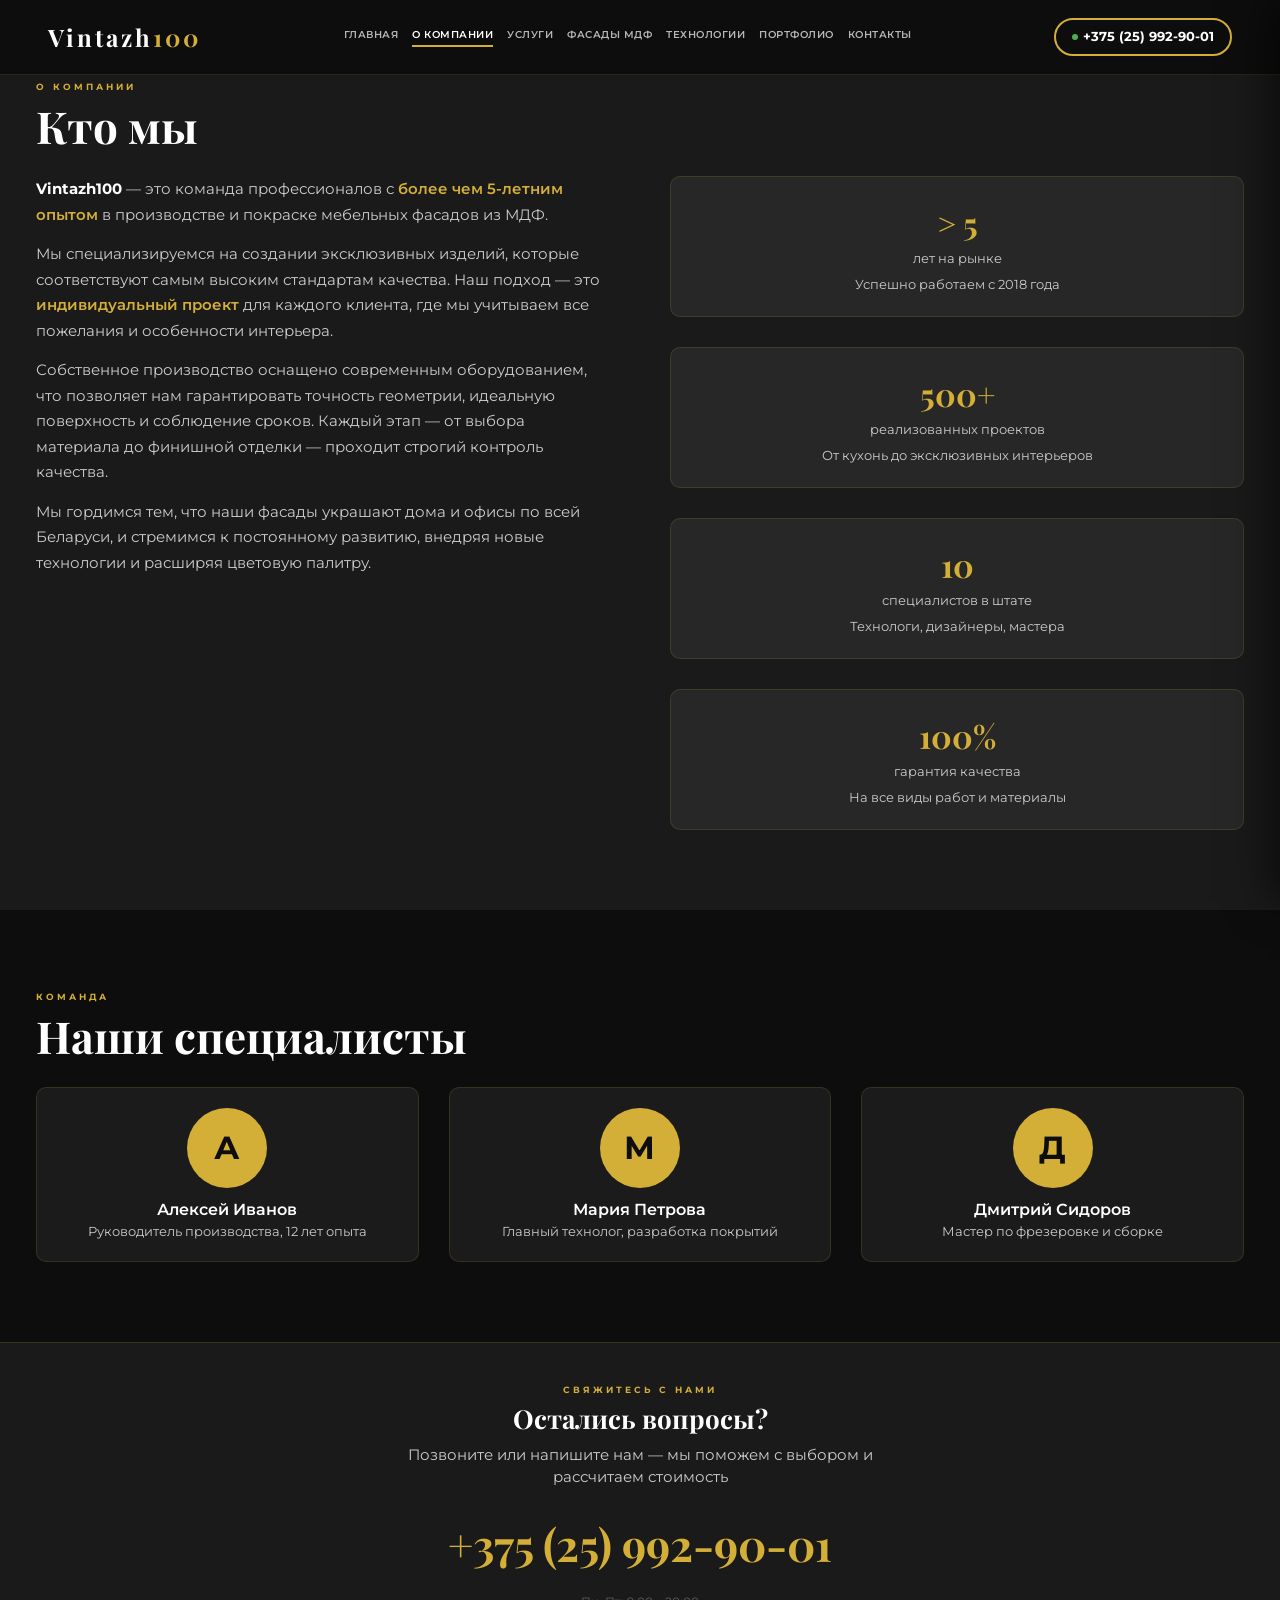
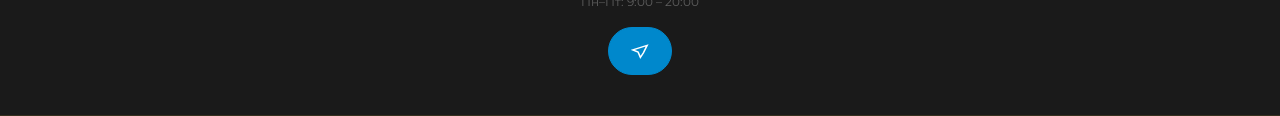
==== commit 84d145c2: "Update about.html" ====
--- a/about.html
+++ b/about.html
@@ -3,11 +3,20 @@
 
 <head>
     <meta charset="UTF-8">
-    <meta name="viewport" content="width=device-width, initial-scale=1.0, maximum-scale=1.0, user-scalable=yes">
+    <meta name="viewport" content="width=device-width, initial-scale=1.0, viewport-fit=cover">
+    <meta name="theme-color" content="#0d0d0d">
+    <meta name="format-detection" content="telephone=no">
+    <meta name="mobile-web-app-capable" content="yes">
+    <meta name="apple-mobile-web-app-capable" content="yes">
+    <meta name="apple-mobile-web-app-status-bar-style" content="black-translucent">
+    <meta name="description" content="О компании Vintazh100 — команда профессионалов с более чем 5-летним опытом в производстве и покраске мебельных фасадов из МДФ.">
     <title>О компании | Vintazh100</title>
+
     <link rel="preconnect" href="https://fonts.googleapis.com">
     <link rel="preconnect" href="https://fonts.gstatic.com" crossorigin>
     <link href="https://fonts.googleapis.com/css2?family=Montserrat:wght@400;500;600;700;800&family=Playfair+Display:wght@400;600;700&display=swap" rel="stylesheet">
+    <link rel="icon" type="image/svg+xml" href="/favicon.svg">
+    <link rel="apple-touch-icon" href="/apple-touch-icon.png">
     <link rel="stylesheet" href="css/style.css">
 </head>
 
@@ -15,8 +24,9 @@
 
     <!-- ===== HEADER ===== -->
     <header class="header" id="header">
-        <a href="index.html" class="header-logo">Vintazh<span>100</span></a>
-        <nav class="header-nav">
+        <a href="index.html" class="header-logo" aria-label="Vintazh100 — на главную">Vintazh<span>100</span></a>
+
+        <nav class="header-nav" aria-label="Основная навигация">
             <a href="index.html">Главная</a>
             <a href="about.html" class="active">О компании</a>
             <a href="services.html">Услуги</a>
@@ -25,10 +35,32 @@
             <a href="portfolio.html">Портфолио</a>
             <a href="contacts.html">Контакты</a>
         </nav>
-        <a href="tel:+375259929001" class="header-phone">
-            <span class="header-phone-dot"></span> +375 (25) 992-90-01
+
+        <div class="header-actions">
+            <a href="tel:+375259929001" class="header-phone" aria-label="Позвонить +375 25 992 90 01">
+                <span class="header-phone-dot" aria-hidden="true"></span>
+                <span>+375 (25) 992-90-01</span>
+            </a>
+            <button class="burger" id="burger" aria-label="Открыть меню" aria-expanded="false" aria-controls="mobileMenu">
+                <span></span><span></span><span></span>
+            </button>
+        </div>
+    </header>
+
+    <!-- ===== МОБИЛЬНОЕ МЕНЮ ===== -->
+    <div class="mobile-overlay" id="mobileOverlay" aria-hidden="true"></div>
+    <nav class="mobile-menu" id="mobileMenu" aria-label="Мобильная навигация" aria-hidden="true">
+        <a href="index.html">Главная</a>
+        <a href="about.html" class="active">О компании</a>
+        <a href="services.html">Услуги</a>
+        <a href="mdf.html">Фасады МДФ</a>
+        <a href="technology.html">Технологии</a>
+        <a href="portfolio.html">Портфолио</a>
+        <a href="contacts.html">Контакты</a>
+        <a href="tel:+375259929001" class="mobile-menu-phone">
+            <svg width="18" height="18" viewBox="0 0 24 24" fill="none" stroke="currentColor" stroke-width="2" aria-hidden="true"><path d="M22 16.92v3a2 2 0 01-2.18 2 19.79 19.79 0 01-8.63-3.07 19.5 19.5 0 01-6-6 19.79 19.79 0 01-3.07-8.67A2 2 0 014.11 2h3a2 2 0 012 1.72 12.84 12.84 0 00.7 2.81 2 2 0 01-.45 2.11L8.09 9.91a16 16 0 006 6l1.27-1.27a2 2 0 012.11-.45 12.84 12.84 0 002.81.7A2 2 0 0122 16.92z"/></svg>            Позвонить
         </a>
-    </header>
+    </nav>
 
     <!-- ===== ABOUT PAGE ===== -->
     <section class="section section-dark">
@@ -47,7 +79,7 @@
                 </div>
                 <div class="about-side">
                     <div class="stat-block">
-                        <div class="number">> 5</div>
+                        <div class="number">&gt; 5</div>
                         <div class="label">лет на рынке</div>
                         <div class="desc">Успешно работаем с 2018 года</div>
                     </div>
@@ -78,17 +110,17 @@
             <h2 class="section-title">Наши специалисты</h2>
             <div class="team-grid">
                 <div class="team-card">
-                    <div class="avatar">А</div>
+                    <div class="avatar" aria-hidden="true">А</div>
                     <h4>Алексей Иванов</h4>
                     <p>Руководитель производства, 12 лет опыта</p>
                 </div>
                 <div class="team-card">
-                    <div class="avatar">М</div>
+                    <div class="avatar" aria-hidden="true">М</div>
                     <h4>Мария Петрова</h4>
                     <p>Главный технолог, разработка покрытий</p>
                 </div>
                 <div class="team-card">
-                    <div class="avatar">Д</div>
+                    <div class="avatar" aria-hidden="true">Д</div>
                     <h4>Дмитрий Сидоров</h4>
                     <p>Мастер по фрезеровке и сборке</p>
                 </div>
@@ -101,30 +133,9 @@
         <div class="container">
             <div class="section-label">Свяжитесь с нами</div>
             <h2 class="section-title">Остались вопросы?</h2>
-            <p style="color:var(--gray); font-size:15px; max-width:500px; margin:0 auto 10px;">
-                Позвоните или напишите нам — мы поможем с выбором и рассчитаем стоимость
-            </p>
+            <p style="color:var(--gray); font-size:15px; max-width:500px; margin:0 auto 10px;">Позвоните или напишите нам — мы поможем с выбором и рассчитаем стоимость</p>
             <a href="tel:+375259929001" class="contact-phone">+375 (25) 992-90-01</a>
-            <p style="color:rgba(255,255,255,0.3); font-size:12px; margin-bottom:16px;">
-                Пн–Пт: 9:00 – 20:00
-            </p>
+            <p style="color:rgba(255,255,255,0.3); font-size:12px; margin-bottom:16px;">Пн–Пт: 9:00 – 20:00</p>
             <div class="contact-messengers">
-                <a href="https://t.me/+375259929001" class="messenger-btn telegram" target="_blank">
-                    <svg viewBox="0 0 24 24" fill="none" stroke="currentColor" stroke-width="2" stroke-linecap="round" stroke-linejoin="round"><path d="M21.5 4.5L2.5 10.5L9.5 13.5L12.5 20.5L16.5 14.5L21.5 4.5Z"/><path d="M9.5 13.5L14.5 9.5"/></svg> Telegram
-                </a>
-                <a href="https://www.instagram.com/vintazh100" class="messenger-btn instagram" target="_blank">
-                    <svg viewBox="0 0 24 24" fill="none" stroke="currentColor" stroke-width="2" stroke-linecap="round" stroke-linejoin="round"><rect x="2" y="2" width="20" height="20" rx="5" ry="5"/><path d="M16 11.37A4 4 0 1 1 12.63 8 4 4 0 0 1 16 11.37z"/><line x1="17.5" y1="6.5" x2="17.51" y2="6.5"/></svg>                    Instagram
-                </a>
-            </div>
-        </div>
-    </section>
-
-    <!-- ===== FOOTER ===== -->
-    <footer class="footer">
-        <div>© 2025 Vintazh100</div>
-    </footer>
-
-    <script src="js/script.js"></script>
-</body>
-
-</html>
+                <a href="https://t.me/+375259929001" class="messenger-btn telegram" target="_blank" rel="noopener">
+                    <svg viewBox="0 0 24 24" fill="none" stroke="currentColor" stroke-width="2" aria-hidden="true"><path d="M21.5 4.5L2.5 10.5L9.5 13.5L12.5 20.5L16.5 14.5L21.5 4.5Z"/><path d="M9.5 13.5L14
--- a/css/style.css
+++ b/css/style.css
@@ -0,0 +1,2383 @@
+/* ============================================================
+   RESET & BASE
+   ============================================================ */
+
+* {
+    margin: 0;
+    padding: 0;
+    box-sizing: border-box;
+    -webkit-tap-highlight-color: transparent;
+}
+
+html {
+    scroll-behavior: smooth;
+    -webkit-text-size-adjust: 100%;
+    -moz-text-size-adjust: 100%;
+    text-size-adjust: 100%;
+    overflow-y: scroll;
+}
+
+body {
+    font-family: 'Montserrat', sans-serif;
+    background: #0d0d0d;
+    color: #ffffff;
+    line-height: 1.5;
+    -webkit-font-smoothing: antialiased;
+    -moz-osx-font-smoothing: grayscale;
+    /* ✅ ИСПРАВЛЕНО: убраны overflow-x: hidden и overscroll-behavior-y */
+    /* Горизонтальный скролл блокируем через wrapper, а не body */
+    touch-action: manipulation;
+}
+
+
+/* ✅ Безопасная защита от горизонтального скролла без блокировки вертикального */
+
+html,
+body {
+    max-width: 100vw;
+    overflow-x: clip;
+    /* clip не блокирует вертикальный скролл, в отличие от hidden */
+}
+
+a {
+    text-decoration: none;
+    color: inherit;
+}
+
+img {
+    max-width: 100%;
+    display: block;
+}
+
+.container {
+    max-width: 1300px;
+    margin: 0 auto;
+    padding: 0 16px;
+}
+
+
+/* Focus-visible для accessibility */
+
+:focus {
+    outline: none;
+}
+
+:focus-visible {
+    outline: 2px solid var(--accent);
+    outline-offset: 2px;
+}
+
+
+/* ============================================================
+   VARIABLES
+   ============================================================ */
+
+:root {
+    --accent: #d4af37;
+    --dark: #0d0d0d;
+    --gray: #cccccc;
+    --card-bg: rgba(255, 255, 255, 0.06);
+    --border: rgba(212, 175, 55, 0.15);
+    --shadow: 0 10px 40px rgba(0, 0, 0, 0.5);
+    --transition: 0.3s ease;
+}
+
+
+/* ============================================================
+   HEADER
+   ============================================================ */
+
+.header {
+    position: fixed;
+    top: 0;
+    left: 0;
+    width: 100%;
+    z-index: 1000;
+    padding: 12px 16px;
+    display: flex;
+    align-items: center;
+    justify-content: space-between;
+    background: rgba(13, 13, 13, 0.95);
+    -webkit-backdrop-filter: blur(16px);
+    backdrop-filter: blur(16px);
+    border-bottom: 1px solid var(--border);
+    transition: box-shadow 0.3s, padding 0.3s;
+    gap: 10px;
+}
+
+.header.scrolled {
+    box-shadow: 0 4px 30px rgba(0, 0, 0, 0.6);
+    padding: 8px 16px;
+}
+
+.header-logo {
+    font-family: 'Playfair Display', serif;
+    font-size: 18px;
+    font-weight: 700;
+    letter-spacing: 2px;
+    flex-shrink: 0;
+}
+
+.header-logo span {
+    color: var(--accent);
+}
+
+
+/* Desktop nav — скрыт на мобильных */
+
+.header-nav {
+    display: none;
+    gap: 14px;
+    align-items: center;
+    flex-wrap: nowrap;
+}
+
+.header-nav a {
+    font-size: 10px;
+    font-weight: 600;
+    letter-spacing: 0.5px;
+    text-transform: uppercase;
+    color: rgba(255, 255, 255, 0.7);
+    transition: color 0.3s, border-bottom 0.3s;
+    padding-bottom: 3px;
+    border-bottom: 2px solid transparent;
+    white-space: nowrap;
+}
+
+.header-nav a:hover,
+.header-nav a.active {
+    color: #fff;
+    border-bottom-color: var(--accent);
+}
+
+.header-actions {
+    display: flex;
+    align-items: center;
+    gap: 10px;
+    flex-shrink: 0;
+}
+
+.header-phone {
+    display: none;
+    align-items: center;
+    gap: 5px;
+    font-weight: 700;
+    font-size: 13px;
+    padding: 7px 16px;
+    border: 2px solid var(--accent);
+    border-radius: 50px;
+    transition: background 0.3s, color 0.3s;
+    flex-shrink: 0;
+    white-space: nowrap;
+}
+
+.header-phone:hover {
+    background: var(--accent);
+    color: #0d0d0d;
+}
+
+.header-phone-dot {
+    width: 6px;
+    height: 6px;
+    background: #4CAF50;
+    border-radius: 50%;
+    animation: pulse-dot 2s infinite;
+    flex-shrink: 0;
+}
+
+@keyframes pulse-dot {
+    0%,
+    100% {
+        box-shadow: 0 0 0 0 rgba(76, 175, 80, 0.4);
+    }
+    50% {
+        box-shadow: 0 0 0 8px rgba(76, 175, 80, 0);
+    }
+}
+
+
+/* ============================================================
+   BURGER MENU
+   ============================================================ */
+
+.burger {
+    display: block;
+    width: 40px;
+    height: 40px;
+    min-width: 44px;
+    min-height: 44px;
+    background: transparent;
+    border: 1px solid var(--border);
+    border-radius: 8px;
+    cursor: pointer;
+    padding: 0;
+    position: relative;
+    z-index: 1001;
+    touch-action: manipulation;
+    transition: border-color var(--transition);
+}
+
+.burger:hover,
+.burger:focus-visible {
+    border-color: var(--accent);
+}
+
+.burger span {
+    position: absolute;
+    left: 50%;
+    transform: translateX(-50%);
+    display: block;
+    width: 22px;
+    height: 2px;
+    background: #fff;
+    border-radius: 2px;
+    transition: transform 0.3s cubic-bezier(0.4, 0, 0.2, 1), opacity 0.2s, background 0.3s, top 0.3s;
+}
+
+.burger span:nth-child(1) {
+    top: 13px;
+}
+
+.burger span:nth-child(2) {
+    top: 19px;
+}
+
+.burger span:nth-child(3) {
+    top: 25px;
+}
+
+.burger.active span:nth-child(1) {
+    top: 19px;
+    transform: translateX(-50%) rotate(45deg);
+    background: var(--accent);
+}
+
+.burger.active span:nth-child(2) {
+    opacity: 0;
+    transform: translateX(-50%) translateX(10px);
+}
+
+.burger.active span:nth-child(3) {
+    top: 19px;
+    transform: translateX(-50%) rotate(-45deg);
+    background: var(--accent);
+}
+
+
+/* Mobile overlay */
+
+.mobile-overlay {
+    position: fixed;
+    inset: 0;
+    background: rgba(0, 0, 0, 0.75);
+    -webkit-backdrop-filter: blur(6px);
+    backdrop-filter: blur(6px);
+    z-index: 999;
+    opacity: 0;
+    visibility: hidden;
+    transition: opacity 0.3s ease, visibility 0.3s ease;
+}
+
+.mobile-overlay.active {
+    opacity: 1;
+    visibility: visible;
+}
+
+
+/* Mobile menu */
+
+.mobile-menu {
+    position: fixed;
+    top: 0;
+    right: 0;
+    width: min(88%, 380px);
+    height: 100vh;
+    height: 100dvh;
+    background: #0a0a0a;
+    z-index: 1000;
+    padding: 90px 24px 30px;
+    display: flex;
+    flex-direction: column;
+    gap: 4px;
+    transform: translateX(100%);
+    transition: transform 0.4s cubic-bezier(0.4, 0, 0.2, 1);
+    overflow-y: auto;
+    -webkit-overflow-scrolling: touch;
+    border-left: 1px solid var(--border);
+    box-shadow: -10px 0 40px rgba(0, 0, 0, 0.6);
+}
+
+.mobile-menu.active {
+    transform: translateX(0);
+}
+
+.mobile-menu a {
+    display: flex;
+    align-items: center;
+    gap: 12px;
+    padding: 16px 18px;
+    font-size: 15px;
+    font-weight: 600;
+    color: rgba(255, 255, 255, 0.85);
+    border-radius: 10px;
+    transition: background 0.25s, color 0.25s, transform 0.25s;
+    min-height: 48px;
+}
+
+.mobile-menu a:hover,
+.mobile-menu a:focus-visible,
+.mobile-menu a.active {
+    background: var(--card-bg);
+    color: var(--accent);
+    transform: translateX(4px);
+}
+
+.mobile-menu a.active::before {
+    content: '';
+    width: 6px;
+    height: 6px;
+    background: var(--accent);
+    border-radius: 50%;
+    flex-shrink: 0;
+}
+
+.mobile-menu-phone {
+    margin-top: auto;
+    background: var(--accent) !important;
+    color: #0d0d0d !important;
+    justify-content: center !important;
+    font-weight: 700 !important;
+    border-radius: 50px !important;
+    padding: 16px !important;
+    letter-spacing: 0.5px;
+    text-transform: uppercase;
+    font-size: 13px !important;
+}
+
+.mobile-menu-phone:hover {
+    background: #fff !important;
+    transform: translateY(-2px) !important;
+}
+
+.mobile-menu-phone svg {
+    width: 18px;
+    height: 18px;
+    flex-shrink: 0;
+}
+
+
+/* ============================================================
+   BUTTONS
+   ============================================================ */
+
+.btn {
+    display: inline-flex;
+    align-items: center;
+    justify-content: center;
+    gap: 6px;
+    padding: 14px 24px;
+    font-size: 11px;
+    font-weight: 700;
+    letter-spacing: 1.2px;
+    text-transform: uppercase;
+    border-radius: 50px;
+    transition: var(--transition);
+    border: none;
+    cursor: pointer;
+    font-family: 'Montserrat', sans-serif;
+    text-align: center;
+    touch-action: manipulation;
+    min-height: 44px;
+}
+
+.btn-primary {
+    background: var(--accent);
+    color: #0d0d0d;
+}
+
+.btn-primary:hover {
+    background: #fff;
+    transform: translateY(-2px);
+    box-shadow: 0 8px 30px rgba(212, 175, 55, 0.3);
+}
+
+.btn-outline {
+    background: transparent;
+    border: 2px solid rgba(255, 255, 255, 0.25);
+    color: #fff;
+}
+
+.btn-outline:hover {
+    border-color: var(--accent);
+    color: var(--accent);
+    transform: translateY(-2px);
+}
+
+
+/* ============================================================
+   SECTION
+   ============================================================ */
+
+.section {
+    padding: 50px 16px;
+    position: relative;
+}
+
+.header+.section {
+    padding-top: 90px;
+}
+
+.section-dark {
+    background: #1a1a1a;
+}
+
+.section-darker {
+    background: #0d0d0d;
+}
+
+.section-label {
+    font-size: 9px;
+    font-weight: 700;
+    letter-spacing: 3px;
+    text-transform: uppercase;
+    color: var(--accent);
+    margin-bottom: 6px;
+}
+
+.section-title {
+    font-family: 'Playfair Display', serif;
+    font-size: 28px;
+    font-weight: 700;
+    margin-bottom: 24px;
+    line-height: 1.2;
+}
+
+.section-sub {
+    font-size: 15px;
+    color: var(--gray);
+    max-width: 700px;
+    margin-bottom: 24px;
+    line-height: 1.6;
+}
+
+
+/* ============================================================
+   HERO (index)
+   ============================================================ */
+
+.hero {
+    min-height: 100vh;
+    min-height: 100dvh;
+    display: flex;
+    flex-direction: column;
+    align-items: center;
+    padding: 100px 16px 40px;
+    gap: 30px;
+    background: radial-gradient(ellipse at 30% 50%, #1a1a1a 0%, #0d0d0d 70%);
+    position: relative;
+    overflow: hidden;
+}
+
+.hero::before {
+    content: '';
+    position: absolute;
+    top: -30%;
+    right: -10%;
+    width: 400px;
+    height: 400px;
+    background: radial-gradient(circle, rgba(212, 175, 55, 0.05) 0%, transparent 70%);
+    border-radius: 50%;
+    pointer-events: none;
+}
+
+.hero-content {
+    flex: 1;
+    max-width: 700px;
+    position: relative;
+    z-index: 2;
+    animation: fadeUp 1s ease;
+    width: 100%;
+}
+
+.hero-badge {
+    display: inline-block;
+    background: var(--accent);
+    color: #0d0d0d;
+    padding: 4px 16px;
+    border-radius: 50px;
+    font-size: 9px;
+    font-weight: 700;
+    letter-spacing: 1.5px;
+    text-transform: uppercase;
+    margin-bottom: 14px;
+}
+
+.hero-title {
+    font-family: 'Playfair Display', serif;
+    font-size: 38px;
+    font-weight: 700;
+    line-height: 1.05;
+    margin-bottom: 12px;
+}
+
+.hero-title span {
+    color: var(--accent);
+}
+
+.hero-stats {
+    display: flex;
+    gap: 20px;
+    margin: 20px 0;
+    padding: 16px 0;
+    border-top: 1px solid rgba(255, 255, 255, 0.08);
+    border-bottom: 1px solid rgba(255, 255, 255, 0.08);
+    flex-wrap: wrap;
+    justify-content: space-around;
+}
+
+.hero-stat-number {
+    font-family: 'Playfair Display', serif;
+    font-size: 28px;
+    font-weight: 700;
+    color: var(--accent);
+}
+
+.hero-stat-label {
+    font-size: 8px;
+    letter-spacing: 1.2px;
+    text-transform: uppercase;
+    color: rgba(255, 255, 255, 0.5);
+    font-weight: 600;
+}
+
+.hero-features {
+    display: grid;
+    grid-template-columns: 1fr;
+    gap: 6px 20px;
+    margin: 16px 0 24px;
+    list-style: none;
+}
+
+.hero-features li {
+    font-size: 14px;
+    color: rgba(255, 255, 255, 0.8);
+    padding-left: 24px;
+    position: relative;
+}
+
+.hero-features li::before {
+    content: '';
+    position: absolute;
+    left: 0;
+    top: 5px;
+    width: 14px;
+    height: 14px;
+    background: var(--accent);
+    clip-path: polygon(0 0, 100% 0, 100% 100%, 0 100%);
+    transform: rotate(45deg);
+}
+
+.hero-features li strong {
+    color: #fff;
+}
+
+.hero-buttons {
+    display: flex;
+    gap: 12px;
+    flex-wrap: wrap;
+}
+
+.hero-buttons .btn {
+    flex: 1;
+    min-width: 140px;
+    justify-content: center;
+}
+
+.hero-slider-wrapper {
+    flex: 1;
+    position: relative;
+    border-radius: 12px;
+    overflow: hidden;
+    height: 280px;
+    width: 100%;
+    box-shadow: 0 20px 60px rgba(0, 0, 0, 0.6);
+    border: 1px solid var(--border);
+    animation: fadeIn 1.2s ease;
+    -webkit-user-select: none;
+    user-select: none;
+}
+
+.hero-slider {
+    display: flex;
+    height: 100%;
+    transition: transform 0.6s cubic-bezier(0.25, 0.8, 0.25, 1);
+    -webkit-transform: translateZ(0);
+    transform: translateZ(0);
+    will-change: transform;
+}
+
+.hero-slider-slide {
+    flex: 0 0 100%;
+    height: 100%;
+}
+
+.hero-slider-slide img {
+    width: 100%;
+    height: 100%;
+    object-fit: cover;
+    -webkit-user-drag: none;
+    user-select: none;
+    pointer-events: none;
+}
+
+.slider-btn {
+    position: absolute;
+    top: 50%;
+    transform: translateY(-50%);
+    width: 40px;
+    height: 40px;
+    min-width: 44px;
+    min-height: 44px;
+    border-radius: 50%;
+    background: rgba(13, 13, 13, 0.7);
+    -webkit-backdrop-filter: blur(6px);
+    backdrop-filter: blur(6px);
+    border: 1px solid var(--border);
+    color: #fff;
+    font-size: 18px;
+    cursor: pointer;
+    transition: var(--transition);
+    display: flex;
+    align-items: center;
+    justify-content: center;
+    z-index: 5;
+    touch-action: manipulation;
+}
+
+.slider-btn:hover {
+    background: var(--accent);
+    color: #0d0d0d;
+}
+
+.slider-btn-prev {
+    left: 8px;
+}
+
+.slider-btn-next {
+    right: 8px;
+}
+
+.slider-dots {
+    position: absolute;
+    bottom: 12px;
+    left: 50%;
+    transform: translateX(-50%);
+    display: flex;
+    gap: 8px;
+    z-index: 5;
+}
+
+.slider-dot {
+    width: 10px;
+    height: 10px;
+    min-width: 10px;
+    min-height: 10px;
+    border-radius: 50%;
+    background: rgba(255, 255, 255, 0.2);
+    border: none;
+    cursor: pointer;
+    transition: var(--transition);
+    padding: 0;
+    touch-action: manipulation;
+}
+
+.slider-dot.active {
+    background: var(--accent);
+    transform: scale(1.3);
+}
+
+
+/* ============================================================
+   ABOUT (index)
+   ============================================================ */
+
+.about-grid {
+    display: grid;
+    grid-template-columns: 1fr;
+    gap: 30px;
+    align-items: center;
+}
+
+.about-text p {
+    font-size: 15px;
+    line-height: 1.7;
+    color: var(--gray);
+    margin-bottom: 14px;
+}
+
+.about-text p strong {
+    color: #fff;
+}
+
+.about-stats {
+    display: grid;
+    grid-template-columns: 1fr 1fr;
+    gap: 14px;
+}
+
+.about-stat {
+    background: var(--card-bg);
+    padding: 18px 12px;
+    border-radius: 10px;
+    text-align: center;
+    border: 1px solid var(--border);
+    transition: var(--transition);
+}
+
+.about-stat:hover {
+    border-color: var(--accent);
+    transform: translateY(-3px);
+}
+
+.about-stat-number {
+    font-family: 'Playfair Display', serif;
+    font-size: 28px;
+    font-weight: 700;
+    color: var(--accent);
+}
+
+.about-stat-label {
+    font-size: 11px;
+    color: var(--gray);
+    margin-top: 2px;
+}
+
+
+/* ============================================================
+   ABOUT PAGE (about.html)
+   ============================================================ */
+
+.about-content {
+    display: grid;
+    grid-template-columns: 1fr;
+    gap: 30px;
+    align-items: start;
+}
+
+.about-text .highlight {
+    color: var(--accent);
+    font-weight: 600;
+}
+
+.about-side {
+    display: flex;
+    flex-direction: column;
+    gap: 20px;
+}
+
+.about-side .stat-block {
+    background: var(--card-bg);
+    padding: 22px 18px;
+    border-radius: 10px;
+    border: 1px solid var(--border);
+    text-align: center;
+    transition: var(--transition);
+}
+
+.about-side .stat-block:hover {
+    border-color: var(--accent);
+    transform: translateY(-3px);
+}
+
+.stat-block .number {
+    font-family: 'Playfair Display', serif;
+    font-size: 32px;
+    font-weight: 700;
+    color: var(--accent);
+}
+
+.stat-block .label {
+    font-size: 13px;
+    color: var(--gray);
+    margin-top: 2px;
+}
+
+.stat-block .desc {
+    font-size: 13px;
+    color: var(--gray);
+    margin-top: 6px;
+    line-height: 1.5;
+}
+
+.team-grid {
+    display: grid;
+    grid-template-columns: 1fr;
+    gap: 20px;
+    margin-top: 16px;
+}
+
+.team-card {
+    background: var(--card-bg);
+    padding: 20px;
+    border-radius: 10px;
+    border: 1px solid var(--border);
+    text-align: center;
+    transition: var(--transition);
+}
+
+.team-card:hover {
+    border-color: var(--accent);
+    transform: translateY(-4px);
+}
+
+.team-card .avatar {
+    width: 64px;
+    height: 64px;
+    border-radius: 50%;
+    background: var(--accent);
+    margin: 0 auto 10px;
+    display: flex;
+    align-items: center;
+    justify-content: center;
+    font-size: 26px;
+    font-weight: 700;
+    color: #0d0d0d;
+}
+
+.team-card h4 {
+    font-size: 16px;
+    font-weight: 600;
+}
+
+.team-card p {
+    font-size: 13px;
+    color: var(--gray);
+}
+
+
+/* ============================================================
+   ADVANTAGES (index)
+   ============================================================ */
+
+.advantages-grid {
+    display: grid;
+    grid-template-columns: 1fr;
+    gap: 20px;
+}
+
+.advantage-item {
+    background: var(--card-bg);
+    padding: 22px 18px;
+    border-radius: 10px;
+    text-align: center;
+    border: 1px solid var(--border);
+    transition: var(--transition);
+}
+
+.advantage-item:hover {
+    transform: translateY(-4px);
+    border-color: var(--accent);
+    box-shadow: var(--shadow);
+}
+
+.advantage-icon {
+    font-size: 0;
+    position: relative;
+    display: inline-block;
+    width: 42px;
+    height: 42px;
+    margin-bottom: 12px;
+    border: 2px solid var(--accent);
+    border-radius: 50%;
+    transition: background 0.3s;
+}
+
+.advantage-item:hover .advantage-icon {
+    background: var(--accent);
+}
+
+.advantage-icon::after {
+    content: '';
+    position: absolute;
+    top: 50%;
+    left: 50%;
+    transform: translate(-50%, -50%);
+    width: 20px;
+    height: 20px;
+    background: var(--accent);
+    clip-path: var(--icon-shape, polygon(50% 0%, 0% 100%, 100% 100%));
+    transition: background 0.3s;
+}
+
+.advantage-item:hover .advantage-icon::after {
+    background: #0d0d0d;
+}
+
+.advantage-item:nth-child(1) .advantage-icon {
+    --icon-shape: polygon(50% 0%, 0% 100%, 100% 100%);
+}
+
+.advantage-item:nth-child(2) .advantage-icon {
+    --icon-shape: polygon(0% 0%, 100% 0%, 50% 100%);
+}
+
+.advantage-item:nth-child(3) .advantage-icon {
+    --icon-shape: circle(50% at 50% 50%);
+}
+
+.advantage-item:nth-child(4) .advantage-icon {
+    --icon-shape: polygon(0% 0%, 100% 0%, 100% 100%, 0% 100%);
+}
+
+.advantage-item:nth-child(5) .advantage-icon {
+    --icon-shape: polygon(50% 0%, 100% 50%, 50% 100%, 0% 50%);
+}
+
+.advantage-item:nth-child(6) .advantage-icon {
+    --icon-shape: polygon(30% 0%, 70% 0%, 100% 30%, 100% 70%, 70% 100%, 30% 100%, 0% 70%, 0% 30%);
+}
+
+.advantage-title {
+    font-size: 16px;
+    font-weight: 600;
+    margin-bottom: 4px;
+}
+
+.advantage-desc {
+    font-size: 13px;
+    color: var(--gray);
+}
+
+
+/* ============================================================
+   WHY MDF (index)
+   ============================================================ */
+
+.mdf-why-grid {
+    display: grid;
+    grid-template-columns: 1fr;
+    gap: 20px;
+}
+
+.mdf-why-item {
+    background: var(--card-bg);
+    padding: 20px;
+    border-radius: 10px;
+    border-left: 4px solid var(--accent);
+}
+
+.mdf-why-item h4 {
+    font-size: 15px;
+    font-weight: 600;
+    margin-bottom: 4px;
+}
+
+.mdf-why-item p {
+    font-size: 13px;
+    color: var(--gray);
+}
+
+
+/* ============================================================
+   SERVICES
+   ============================================================ */
+
+.services-grid {
+    display: grid;
+    grid-template-columns: 1fr;
+    gap: 18px;
+}
+
+.service-card {
+    background: var(--card-bg);
+    padding: 24px 18px;
+    border-radius: 10px;
+    border: 1px solid var(--border);
+    transition: var(--transition);
+}
+
+.service-card:hover {
+    transform: translateY(-4px);
+    border-color: var(--accent);
+    box-shadow: var(--shadow);
+    background: rgba(255, 255, 255, 0.08);
+}
+
+.service-card .num {
+    font-family: 'Playfair Display', serif;
+    font-size: 32px;
+    color: rgba(255, 255, 255, 0.08);
+    margin-bottom: 4px;
+}
+
+.service-card h3 {
+    font-size: 17px;
+    font-weight: 600;
+    margin-bottom: 6px;
+}
+
+.service-card .desc {
+    font-size: 14px;
+    color: var(--gray);
+    line-height: 1.6;
+    margin-bottom: 12px;
+}
+
+.service-card .details {
+    font-size: 12px;
+    color: var(--accent);
+    font-weight: 600;
+    display: inline-block;
+    border-bottom: 1px solid transparent;
+    transition: 0.2s;
+    min-height: 20px;
+}
+
+.service-card .details:hover {
+    border-bottom-color: var(--accent);
+}
+
+
+/* ============================================================
+   MDF
+   ============================================================ */
+
+.mdf-grid {
+    display: grid;
+    grid-template-columns: 1fr;
+    gap: 20px;
+    margin-top: 16px;
+}
+
+.mdf-item {
+    position: relative;
+    border-radius: 10px;
+    padding: 30px 20px;
+    text-align: center;
+    background-size: cover;
+    background-position: center;
+    background-color: #1a1a1a;
+    min-height: 160px;
+    display: flex;
+    flex-direction: column;
+    justify-content: center;
+    align-items: center;
+    border: 1px solid var(--border);
+    transition: transform 0.3s, border-color 0.3s, box-shadow 0.3s;
+    overflow: hidden;
+    cursor: default;
+}
+
+.mdf-item::before {
+    content: '';
+    position: absolute;
+    inset: 0;
+    background: rgba(0, 0, 0, 0.7);
+    transition: opacity 0.5s ease;
+    border-radius: 10px;
+    z-index: 1;
+}
+
+.mdf-item.active::before,
+.mdf-item:hover::before {
+    opacity: 0;
+}
+
+.mdf-item h4,
+.mdf-item p {
+    position: relative;
+    z-index: 2;
+    transition: opacity 0.5s ease;
+    margin: 0;
+}
+
+.mdf-item h4 {
+    font-size: 16px;
+    font-weight: 600;
+    margin-bottom: 4px;
+}
+
+.mdf-item p {
+    font-size: 13px;
+    color: var(--gray);
+}
+
+.mdf-item.active h4,
+.mdf-item.active p,
+.mdf-item:hover h4,
+.mdf-item:hover p {
+    opacity: 0;
+}
+
+.mdf-item:hover {
+    transform: translateY(-4px);
+    border-color: var(--accent);
+    box-shadow: var(--shadow);
+}
+
+
+/* ============================================================
+   MDF PAGE (mdf.html)
+   ============================================================ */
+
+.mdf-showcase {
+    display: grid;
+    grid-template-columns: 1fr;
+    gap: 20px;
+    margin-bottom: 40px;
+}
+
+.mdf-showcase-item {
+    background: var(--card-bg);
+    border-radius: 10px;
+    padding: 24px 18px;
+    border: 1px solid var(--border);
+    text-align: center;
+    transition: var(--transition);
+    min-height: 140px;
+    display: flex;
+    flex-direction: column;
+    justify-content: center;
+    align-items: center;
+    background-size: cover;
+    background-position: center;
+    position: relative;
+    overflow: hidden;
+}
+
+.mdf-showcase-item::before {
+    content: '';
+    position: absolute;
+    inset: 0;
+    background: rgba(0, 0, 0, 0.7);
+    transition: opacity 0.4s ease;
+    z-index: 1;
+}
+
+.mdf-showcase-item:hover::before {
+    opacity: 0.3;
+}
+
+.mdf-showcase-item h3,
+.mdf-showcase-item p {
+    position: relative;
+    z-index: 2;
+}
+
+.mdf-showcase-item h3 {
+    font-size: 18px;
+    font-weight: 600;
+    margin-bottom: 4px;
+}
+
+.mdf-showcase-item p {
+    font-size: 14px;
+    color: var(--gray);
+}
+
+.mdf-showcase-item:hover {
+    transform: translateY(-4px);
+    border-color: var(--accent);
+    box-shadow: var(--shadow);
+}
+
+.faq-grid {
+    display: grid;
+    grid-template-columns: 1fr;
+    gap: 18px;
+}
+
+.faq-item {
+    background: var(--card-bg);
+    padding: 20px;
+    border-radius: 10px;
+    border: 1px solid var(--border);
+    transition: var(--transition);
+}
+
+.faq-item:hover {
+    border-color: var(--accent);
+}
+
+.faq-item h4 {
+    font-size: 15px;
+    font-weight: 600;
+    margin-bottom: 4px;
+    color: var(--accent);
+}
+
+.faq-item p {
+    font-size: 13px;
+    color: var(--gray);
+    line-height: 1.6;
+}
+
+
+/* ============================================================
+   TECHNOLOGY
+   ============================================================ */
+
+.tech-grid {
+    display: grid;
+    grid-template-columns: 1fr;
+    gap: 18px;
+    margin-bottom: 40px;
+}
+
+.tech-card {
+    background: var(--card-bg);
+    padding: 22px 18px;
+    border-radius: 10px;
+    border: 1px solid var(--border);
+    text-align: center;
+    transition: var(--transition);
+}
+
+.tech-card:hover {
+    transform: translateY(-4px);
+    border-color: var(--accent);
+    box-shadow: var(--shadow);
+}
+
+.tech-card .icon {
+    font-size: 0;
+    position: relative;
+    display: inline-block;
+    width: 48px;
+    height: 48px;
+    margin-bottom: 12px;
+    border: 2px solid var(--accent);
+    border-radius: 50%;
+    transition: background 0.3s;
+}
+
+.tech-card:hover .icon {
+    background: var(--accent);
+}
+
+.tech-card .icon::after {
+    content: '';
+    position: absolute;
+    top: 50%;
+    left: 50%;
+    transform: translate(-50%, -50%);
+    width: 22px;
+    height: 22px;
+    background: var(--accent);
+    clip-path: var(--shape, polygon(50% 0%, 0% 100%, 100% 100%));
+    transition: background 0.3s;
+}
+
+.tech-card:hover .icon::after {
+    background: #0d0d0d;
+}
+
+.tech-card:nth-child(1) .icon {
+    --shape: polygon(50% 0%, 0% 100%, 100% 100%);
+}
+
+.tech-card:nth-child(2) .icon {
+    --shape: polygon(0% 0%, 100% 0%, 50% 100%);
+}
+
+.tech-card:nth-child(3) .icon {
+    --shape: circle(50% at 50% 50%);
+}
+
+.tech-card:nth-child(4) .icon {
+    --shape: polygon(0% 0%, 100% 0%, 100% 100%, 0% 100%);
+}
+
+.tech-card h3 {
+    font-size: 16px;
+    font-weight: 600;
+    margin-bottom: 4px;
+}
+
+.tech-card p {
+    font-size: 13px;
+    color: var(--gray);
+    line-height: 1.6;
+}
+
+.process-grid {
+    display: grid;
+    grid-template-columns: 1fr 1fr;
+    gap: 14px;
+    margin-bottom: 32px;
+}
+
+.process-item {
+    background: var(--card-bg);
+    padding: 16px 12px;
+    border-radius: 10px;
+    border: 1px solid var(--border);
+    text-align: center;
+    transition: var(--transition);
+}
+
+.process-item:hover {
+    border-color: var(--accent);
+    transform: translateY(-3px);
+}
+
+.process-item .num {
+    font-family: 'Playfair Display', serif;
+    font-size: 24px;
+    font-weight: 700;
+    color: var(--accent);
+    margin-bottom: 4px;
+}
+
+.process-item h4 {
+    font-size: 13px;
+    font-weight: 600;
+    margin-bottom: 2px;
+}
+
+.process-item p {
+    font-size: 11px;
+    color: var(--gray);
+}
+
+.equipment-grid {
+    display: grid;
+    grid-template-columns: 1fr;
+    gap: 18px;
+}
+
+.equipment-item {
+    background: var(--card-bg);
+    padding: 20px 18px;
+    border-radius: 10px;
+    border: 1px solid var(--border);
+    transition: var(--transition);
+}
+
+.equipment-item:hover {
+    border-color: var(--accent);
+    transform: translateY(-3px);
+}
+
+.equipment-item h4 {
+    font-size: 15px;
+    font-weight: 600;
+    color: var(--accent);
+    margin-bottom: 4px;
+}
+
+.equipment-item p {
+    font-size: 13px;
+    color: var(--gray);
+    line-height: 1.6;
+}
+
+
+/* ============================================================
+   PORTFOLIO
+   ============================================================ */
+
+.filters {
+    display: flex;
+    flex-wrap: wrap;
+    gap: 8px;
+    margin-bottom: 24px;
+    justify-content: center;
+}
+
+.filter-btn {
+    padding: 8px 18px;
+    min-height: 44px;
+    border-radius: 50px;
+    background: var(--card-bg);
+    border: 1px solid var(--border);
+    color: var(--gray);
+    font-size: 11px;
+    font-weight: 600;
+    cursor: pointer;
+    transition: var(--transition);
+    font-family: 'Montserrat', sans-serif;
+    touch-action: manipulation;
+}
+
+.filter-btn:hover {
+    border-color: var(--accent);
+    color: #fff;
+}
+
+.filter-btn.active {
+    background: var(--accent);
+    color: #0d0d0d;
+    border-color: var(--accent);
+}
+
+.gallery-grid {
+    display: grid;
+    grid-template-columns: 1fr;
+    gap: 18px;
+}
+
+.gallery-item {
+    position: relative;
+    border-radius: 10px;
+    overflow: hidden;
+    background: #1a1a1a;
+    border: 1px solid var(--border);
+    transition: var(--transition);
+    cursor: pointer;
+    height: 220px;
+    touch-action: manipulation;
+}
+
+.gallery-item:hover {
+    border-color: var(--accent);
+    transform: scale(1.02);
+    box-shadow: var(--shadow);
+}
+
+.gallery-item img {
+    width: 100%;
+    height: 100%;
+    object-fit: cover;
+    transition: transform 0.5s ease;
+    -webkit-user-drag: none;
+}
+
+.gallery-item:hover img {
+    transform: scale(1.08);
+}
+
+.gallery-item .badge {
+    position: absolute;
+    top: 12px;
+    left: 12px;
+    background: var(--accent);
+    color: #0d0d0d;
+    padding: 3px 12px;
+    border-radius: 50px;
+    font-size: 9px;
+    font-weight: 700;
+    letter-spacing: 0.8px;
+    text-transform: uppercase;
+    z-index: 2;
+}
+
+.gallery-item .overlay {
+    position: absolute;
+    bottom: 0;
+    left: 0;
+    right: 0;
+    padding: 18px 16px;
+    background: linear-gradient(transparent, rgba(0, 0, 0, 0.9));
+    opacity: 0;
+    transition: opacity 0.3s;
+    z-index: 2;
+}
+
+.gallery-item:hover .overlay {
+    opacity: 1;
+}
+
+.gallery-item .title {
+    font-family: 'Playfair Display', serif;
+    font-size: 17px;
+    margin-bottom: 2px;
+}
+
+.gallery-item .desc {
+    font-size: 12px;
+    color: #ccc;
+}
+
+
+/* ============================================================
+   MODAL
+   ============================================================ */
+
+.modal-overlay {
+    position: fixed;
+    top: 0;
+    left: 0;
+    width: 100%;
+    height: 100%;
+    background: rgba(0, 0, 0, 0.9);
+    z-index: 2000;
+    display: none;
+    align-items: center;
+    justify-content: center;
+    padding: 16px;
+    -webkit-backdrop-filter: blur(8px);
+    backdrop-filter: blur(8px);
+}
+
+.modal-overlay.active {
+    display: flex;
+}
+
+.modal-content {
+    max-width: 800px;
+    width: 100%;
+    background: #1a1a1a;
+    border-radius: 12px;
+    border: 1px solid var(--border);
+    overflow: hidden;
+    position: relative;
+    animation: modalIn 0.4s ease;
+    max-height: 90vh;
+    max-height: 90dvh;
+    overflow-y: auto;
+}
+
+@keyframes modalIn {
+    from {
+        opacity: 0;
+        transform: scale(0.9);
+    }
+    to {
+        opacity: 1;
+        transform: scale(1);
+    }
+}
+
+.modal-content img {
+    width: 100%;
+    height: 240px;
+    object-fit: cover;
+}
+
+.modal-content .modal-body {
+    padding: 20px 18px;
+}
+
+.modal-content .modal-body h3 {
+    font-size: 22px;
+    font-family: 'Playfair Display', serif;
+    margin-bottom: 6px;
+}
+
+.modal-content .modal-body .meta {
+    color: var(--accent);
+    font-size: 12px;
+    font-weight: 600;
+    text-transform: uppercase;
+    letter-spacing: 0.8px;
+    margin-bottom: 8px;
+}
+
+.modal-content .modal-body p {
+    color: var(--gray);
+    font-size: 14px;
+    line-height: 1.7;
+}
+
+.modal-close {
+    position: absolute;
+    top: 12px;
+    right: 16px;
+    width: 44px;
+    height: 44px;
+    min-width: 44px;
+    min-height: 44px;
+    font-size: 28px;
+    color: #fff;
+    cursor: pointer;
+    transition: var(--transition);
+    background: rgba(0, 0, 0, 0.5);
+    border: 1px solid var(--border);
+    border-radius: 50%;
+    z-index: 10;
+    display: flex;
+    align-items: center;
+    justify-content: center;
+    touch-action: manipulation;
+}
+
+.modal-close:hover {
+    background: var(--accent);
+    color: #0d0d0d;
+    transform: rotate(90deg);
+}
+
+
+/* ============================================================
+   CONTACTS
+   ============================================================ */
+
+.contact-grid {
+    display: grid;
+    grid-template-columns: 1fr;
+    gap: 30px;
+    align-items: start;
+}
+
+.info-block {
+    display: flex;
+    flex-direction: column;
+    gap: 18px;
+}
+
+.info-item {
+    display: flex;
+    align-items: flex-start;
+    gap: 14px;
+    padding: 16px 18px;
+    background: var(--card-bg);
+    border-radius: 10px;
+    border: 1px solid var(--border);
+    transition: var(--transition);
+}
+
+.info-item:hover {
+    border-color: var(--accent);
+    transform: translateX(4px);
+}
+
+.info-item .icon {
+    flex-shrink: 0;
+    width: 38px;
+    height: 38px;
+    min-width: 38px;
+    border-radius: 50%;
+    border: 2px solid var(--accent);
+    position: relative;
+    transition: background 0.3s;
+}
+
+.info-item:hover .icon {
+    background: var(--accent);
+}
+
+.info-item .icon::after {
+    content: '';
+    position: absolute;
+    top: 50%;
+    left: 50%;
+    transform: translate(-50%, -50%);
+    width: 16px;
+    height: 16px;
+    background: var(--accent);
+    clip-path: var(--shape, polygon(50% 0%, 0% 100%, 100% 100%));
+    transition: background 0.3s;
+}
+
+.info-item:hover .icon::after {
+    background: #0d0d0d;
+}
+
+.info-item:nth-child(1) .icon {
+    --shape: polygon(50% 0%, 0% 100%, 100% 100%);
+}
+
+.info-item:nth-child(2) .icon {
+    --shape: polygon(0% 0%, 100% 0%, 50% 100%);
+}
+
+.info-item:nth-child(3) .icon {
+    --shape: circle(50% at 50% 50%);
+}
+
+.info-item:nth-child(4) .icon {
+    --shape: polygon(0% 0%, 100% 0%, 100% 100%, 0% 100%);
+}
+
+.info-item .text h4 {
+    font-size: 12px;
+    font-weight: 600;
+    color: var(--accent);
+    margin-bottom: 2px;
+    text-transform: uppercase;
+    letter-spacing: 0.8px;
+}
+
+.info-item .text p {
+    font-size: 14px;
+    color: var(--gray);
+}
+
+.info-item .text a {
+    color: #fff;
+    transition: color 0.3s;
+}
+
+.info-item .text a:hover {
+    color: var(--accent);
+}
+
+.social-links {
+    display: flex;
+    gap: 10px;
+    margin-top: 4px;
+    flex-wrap: wrap;
+}
+
+.social-link {
+    display: inline-flex;
+    align-items: center;
+    gap: 6px;
+    padding: 8px 16px;
+    min-height: 44px;
+    border-radius: 50px;
+    font-size: 12px;
+    font-weight: 600;
+    transition: var(--transition);
+    background: rgba(255, 255, 255, 0.06);
+    border: 1px solid rgba(255, 255, 255, 0.1);
+    touch-action: manipulation;
+}
+
+.social-link:hover {
+    transform: translateY(-3px);
+}
+
+.social-link.telegram {
+    background: #0088cc;
+    color: #fff;
+    border-color: #0088cc;
+}
+
+.social-link.instagram {
+    background: #E4405F;
+    color: #fff;
+    border-color: #E4405F;
+}
+
+.social-link svg {
+    width: 16px;
+    height: 16px;
+    flex-shrink: 0;
+}
+
+.form-block {
+    background: var(--card-bg);
+    padding: 24px 18px;
+    border-radius: 12px;
+    border: 1px solid var(--border);
+}
+
+.form-block h3 {
+    font-size: 20px;
+    font-weight: 600;
+    margin-bottom: 6px;
+}
+
+.form-block .form-sub {
+    color: var(--gray);
+    font-size: 14px;
+    margin-bottom: 18px;
+}
+
+.form-group {
+    margin-bottom: 16px;
+}
+
+.form-group label {
+    display: block;
+    font-size: 12px;
+    font-weight: 600;
+    margin-bottom: 4px;
+    color: rgba(255, 255, 255, 0.7);
+}
+
+.form-group input,
+.form-group textarea,
+.form-group select {
+    width: 100%;
+    padding: 12px 14px;
+    background: rgba(255, 255, 255, 0.05);
+    border: 1px solid var(--border);
+    border-radius: 8px;
+    color: #fff;
+    font-family: 'Montserrat', sans-serif;
+    font-size: 16px;
+    /* 16px чтобы iOS не зумил при фокусе */
+    transition: var(--transition);
+    outline: none;
+    min-height: 44px;
+    -webkit-appearance: none;
+    appearance: none;
+}
+
+.form-group input:focus,
+.form-group textarea:focus,
+.form-group select:focus {
+    border-color: var(--accent);
+    background: rgba(255, 255, 255, 0.08);
+}
+
+.form-group textarea {
+    resize: vertical;
+    min-height: 100px;
+}
+
+.form-group select option {
+    background: #1a1a1a;
+}
+
+.btn-submit {
+    display: inline-flex;
+    align-items: center;
+    justify-content: center;
+    width: 100%;
+    padding: 14px 24px;
+    min-height: 48px;
+    font-size: 13px;
+    font-weight: 700;
+    letter-spacing: 1.2px;
+    text-transform: uppercase;
+    border-radius: 50px;
+    background: var(--accent);
+    color: #0d0d0d;
+    border: none;
+    cursor: pointer;
+    transition: var(--transition);
+    font-family: 'Montserrat', sans-serif;
+    touch-action: manipulation;
+}
+
+.btn-submit:hover {
+    background: #fff;
+    transform: translateY(-2px);
+    box-shadow: 0 8px 30px rgba(212, 175, 55, 0.3);
+}
+
+.map-wrapper {
+    border-radius: 12px;
+    overflow: hidden;
+    border: 1px solid var(--border);
+    height: 250px;
+    background: #1a1a1a;
+    display: flex;
+    align-items: center;
+    justify-content: center;
+    color: var(--gray);
+    font-size: 16px;
+}
+
+.map-wrapper iframe {
+    width: 100%;
+    height: 100%;
+    border: none;
+}
+
+
+/* ============================================================
+   CONTACT BANNER (все страницы)
+   ============================================================ */
+
+.contact-section {
+    padding: 40px 16px;
+    background: #1a1a1a;
+    text-align: center;
+    border-top: 1px solid var(--border);
+    border-bottom: 1px solid var(--border);
+}
+
+.contact-section .section-title {
+    margin-bottom: 10px;
+    font-size: 26px;
+}
+
+.contact-phone {
+    font-family: 'Playfair Display', serif;
+    font-size: 28px;
+    font-weight: 700;
+    color: var(--accent);
+    display: inline-block;
+    margin: 12px 0 16px;
+    transition: color 0.3s;
+    min-height: 44px;
+}
+
+.contact-phone:hover {
+    color: #fff;
+}
+
+.contact-messengers {
+    display: flex;
+    gap: 12px;
+    justify-content: center;
+    flex-wrap: wrap;
+}
+
+.messenger-btn {
+    display: inline-flex;
+    align-items: center;
+    gap: 8px;
+    padding: 12px 22px;
+    min-height: 48px;
+    border-radius: 50px;
+    font-size: 13px;
+    font-weight: 600;
+    transition: var(--transition);
+    background: rgba(255, 255, 255, 0.06);
+    border: 1px solid rgba(255, 255, 255, 0.1);
+    touch-action: manipulation;
+}
+
+.messenger-btn:hover {
+    background: var(--accent);
+    color: #0d0d0d;
+    transform: translateY(-2px);
+}
+
+.messenger-btn svg {
+    width: 18px;
+    height: 18px;
+    flex-shrink: 0;
+}
+
+.messenger-btn.telegram {
+    background: #0088cc;
+    color: #fff;
+    border-color: #0088cc;
+}
+
+.messenger-btn.instagram {
+    background: #E4405F;
+    color: #fff;
+    border-color: #E4405F;
+}
+
+
+/* ============================================================
+   FOOTER
+   ============================================================ */
+
+.footer {
+    padding: 24px 16px;
+    background: #0a0a0a;
+    color: rgba(255, 255, 255, 0.3);
+    text-align: center;
+    font-size: 11px;
+    border-top: 1px solid rgba(255, 255, 255, 0.04);
+}
+
+
+/* ============================================================
+   ANIMATIONS
+   ============================================================ */
+
+@keyframes fadeUp {
+    from {
+        opacity: 0;
+        transform: translateY(30px);
+    }
+    to {
+        opacity: 1;
+        transform: translateY(0);
+    }
+}
+
+@keyframes fadeIn {
+    from {
+        opacity: 0;
+    }
+    to {
+        opacity: 1;
+    }
+}
+
+
+/* ============================================================
+   RESPONSIVE — MOBILE FIRST
+   ============================================================ */
+
+
+/* Планшеты и выше */
+
+@media (min-width: 481px) {
+    .hero-title {
+        font-size: 48px;
+    }
+    .hero-features {
+        grid-template-columns: 1fr 1fr;
+    }
+    .advantages-grid {
+        grid-template-columns: 1fr 1fr;
+    }
+    .services-grid {
+        grid-template-columns: 1fr 1fr;
+    }
+    .gallery-grid {
+        grid-template-columns: 1fr 1fr;
+    }
+    .section-title {
+        font-size: 32px;
+    }
+    .team-grid {
+        grid-template-columns: 1fr 1fr;
+    }
+    .about-side {
+        display: grid;
+        grid-template-columns: 1fr 1fr;
+        gap: 20px;
+    }
+    .mdf-showcase {
+        grid-template-columns: 1fr 1fr;
+    }
+    .faq-grid {
+        grid-template-columns: 1fr 1fr;
+    }
+    .tech-grid {
+        grid-template-columns: 1fr 1fr;
+    }
+    .process-grid {
+        grid-template-columns: repeat(3, 1fr);
+    }
+    .equipment-grid {
+        grid-template-columns: 1fr 1fr;
+    }
+    .gallery-item {
+        height: 260px;
+    }
+    .modal-content img {
+        height: 340px;
+    }
+}
+
+
+/* Десктоп */
+
+@media (min-width: 769px) {
+    .header {
+        padding: 16px 40px;
+    }
+    .header.scrolled {
+        padding: 10px 40px;
+    }
+    .header-logo {
+        font-size: 24px;
+        letter-spacing: 3px;
+    }
+    /* Показываем desktop nav, скрываем burger */
+    .header-nav {
+        display: flex;
+    }
+    .header-phone {
+        display: inline-flex;
+    }
+    .burger {
+        display: none;
+    }
+    .hero {
+        flex-direction: row;
+        padding: 120px 40px 60px;
+        gap: 60px;
+    }
+    .hero-title {
+        font-size: 72px;
+    }
+    .hero-slider-wrapper {
+        height: 560px;
+        min-width: 400px;
+    }
+    .hero-stats {
+        gap: 50px;
+    }
+    .hero-stat-number {
+        font-size: 38px;
+    }
+    .section {
+        padding: 80px 20px;
+    }
+    .header+.section {
+        padding-top: 120px;
+    }
+    .section-title {
+        font-size: 44px;
+    }
+    .about-grid {
+        grid-template-columns: 1fr 1fr;
+    }
+    .about-content {
+        grid-template-columns: 1fr 1fr;
+        gap: 60px;
+    }
+    .about-side {
+        display: flex;
+        flex-direction: column;
+        gap: 30px;
+    }
+    .team-grid {
+        grid-template-columns: repeat(3, 1fr);
+        gap: 30px;
+    }
+    .team-card .avatar {
+        width: 80px;
+        height: 80px;
+        font-size: 32px;
+    }
+    .advantages-grid {
+        grid-template-columns: repeat(3, 1fr);
+    }
+    .mdf-why-grid {
+        grid-template-columns: repeat(2, 1fr);
+    }
+    .services-grid {
+        grid-template-columns: repeat(3, 1fr);
+        gap: 30px;
+    }
+    .service-card {
+        padding: 34px 28px;
+    }
+    .service-card .num {
+        font-size: 40px;
+    }
+    .service-card h3 {
+        font-size: 20px;
+    }
+    .mdf-grid {
+        grid-template-columns: repeat(3, 1fr);
+    }
+    .mdf-showcase {
+        grid-template-columns: repeat(3, 1fr);
+        gap: 30px;
+    }
+    .mdf-showcase-item {
+        padding: 30px 24px;
+        min-height: 180px;
+    }
+    .mdf-showcase-item h3 {
+        font-size: 22px;
+    }
+    .faq-grid {
+        grid-template-columns: 1fr 1fr;
+        gap: 24px;
+    }
+    .tech-grid {
+        grid-template-columns: repeat(4, 1fr);
+        gap: 30px;
+    }
+    .tech-card {
+        padding: 30px 24px;
+    }
+    .tech-card .icon {
+        width: 56px;
+        height: 56px;
+    }
+    .tech-card .icon::after {
+        width: 28px;
+        height: 28px;
+    }
+    .tech-card h3 {
+        font-size: 18px;
+    }
+    .process-grid {
+        grid-template-columns: repeat(5, 1fr);
+        gap: 20px;
+    }
+    .process-item {
+        padding: 20px 16px;
+    }
+    .process-item .num {
+        font-size: 28px;
+    }
+    .equipment-grid {
+        grid-template-columns: 1fr 1fr;
+        gap: 30px;
+    }
+    .equipment-item {
+        padding: 24px 28px;
+    }
+    .gallery-grid {
+        grid-template-columns: repeat(3, 1fr);
+        gap: 24px;
+    }
+    .gallery-item {
+        height: 320px;
+    }
+    .modal-content img {
+        height: 450px;
+    }
+    .modal-content .modal-body {
+        padding: 30px 32px;
+    }
+    .contact-grid {
+        grid-template-columns: 1fr 1fr;
+        gap: 60px;
+    }
+    .info-item {
+        padding: 20px 24px;
+    }
+    .info-item .icon {
+        width: 44px;
+        height: 44px;
+    }
+    .info-item .icon::after {
+        width: 20px;
+        height: 20px;
+    }
+    .form-block {
+        padding: 36px 32px;
+    }
+    .map-wrapper {
+        height: 400px;
+    }
+    .contact-phone {
+        font-size: 44px;
+    }
+    .btn-primary {
+        padding: 16px 40px;
+        font-size: 12px;
+    }
+    .slider-btn {
+        width: 44px;
+        height: 44px;
+        font-size: 22px;
+    }
+    .slider-btn-prev {
+        left: 14px;
+    }
+    .slider-btn-next {
+        right: 14px;
+    }
+    .filter-btn {
+        padding: 10px 28px;
+        font-size: 13px;
+    }
+}
+
+
+/* Большие десктопы */
+
+@media (min-width: 1025px) {
+    .header {
+        padding: 18px 48px;
+    }
+    .header.scrolled {
+        padding: 12px 48px;
+    }
+}
+
+
+/* Маленькие мобильные (iPhone SE) */
+
+@media (max-width: 360px) {
+    .hero-title {
+        font-size: 26px;
+    }
+    .section-title {
+        font-size: 22px;
+    }
+    .btn {
+        padding: 12px 16px;
+        font-size: 10px;
+    }
+    .header-logo {
+        font-size: 16px;
+    }
+}
+
+
+/* Landscape на мобильных */
+
+@media (max-height: 500px) and (orientation: landscape) {
+    .mobile-menu {
+        padding-top: 70px;
+    }
+    .mobile-menu a {
+        padding: 10px 14px;
+        font-size: 14px;
+        min-height: 40px;
+    }
+    .hero {
+        min-height: auto;
+        padding: 80px 16px 40px;
+    }
+    .section {
+        padding: 40px 16px;
+    }
+}
+
+
+/* Только устройства с указателем (мышь/трекпад) */
+
+@media (hover: hover) and (pointer: fine) {
+    .btn-primary:hover {
+        background: #fff;
+        transform: translateY(-2px);
+    }
+    .btn-outline:hover {
+        border-color: var(--accent);
+        color: var(--accent);
+        transform: translateY(-2px);
+    }
+}
+
+
+/* Отключение hover на тач-устройствах */
+
+@media (hover: none) {
+    .advantage-item:hover,
+    .service-card:hover,
+    .team-card:hover,
+    .tech-card:hover,
+    .about-stat:hover {
+        transform: none;
+        box-shadow: none;
+    }
+    .gallery-item:hover {
+        transform: none;
+    }
+    .gallery-item .overlay {
+        opacity: 1;
+    }
+}
+
+
+/* Safe area для устройств с челкой */
+
+@supports (padding: max(0px)) {
+    .mobile-menu {
+        padding-bottom: max(30px, env(safe-area-inset-bottom));
+    }
+    .mobile-menu-phone {
+        margin-bottom: env(safe-area-inset-bottom);
+    }
+    .footer {
+        padding-bottom: max(16px, env(safe-area-inset-bottom));
+    }
+}
+
+
+/* Reduced motion для accessibility */
+
+@media (prefers-reduced-motion: reduce) {
+    *,
+    *::before,
+    *::after {
+        animation-duration: 0.01ms !important;
+        animation-iteration-count: 1 !important;
+        transition-duration: 0.01ms !important;
+        scroll-behavior: auto !important;
+    }
+}
+
+
+/* Печать */
+
+@media print {
+    .header,
+    .burger,
+    .mobile-menu,
+    .mobile-overlay,
+    .contact-section,
+    .footer,
+    .slider-btn,
+    .slider-dots,
+    .hero-slider-wrapper {
+        display: none !important;
+    }
+    body {
+        background: #fff;
+        color: #000;
+    }
+    .section {
+        padding: 20px 0;
+        page-break-inside: avoid;
+    }
+    a {
+        color: #000;
+        text-decoration: underline;
+    }
+}
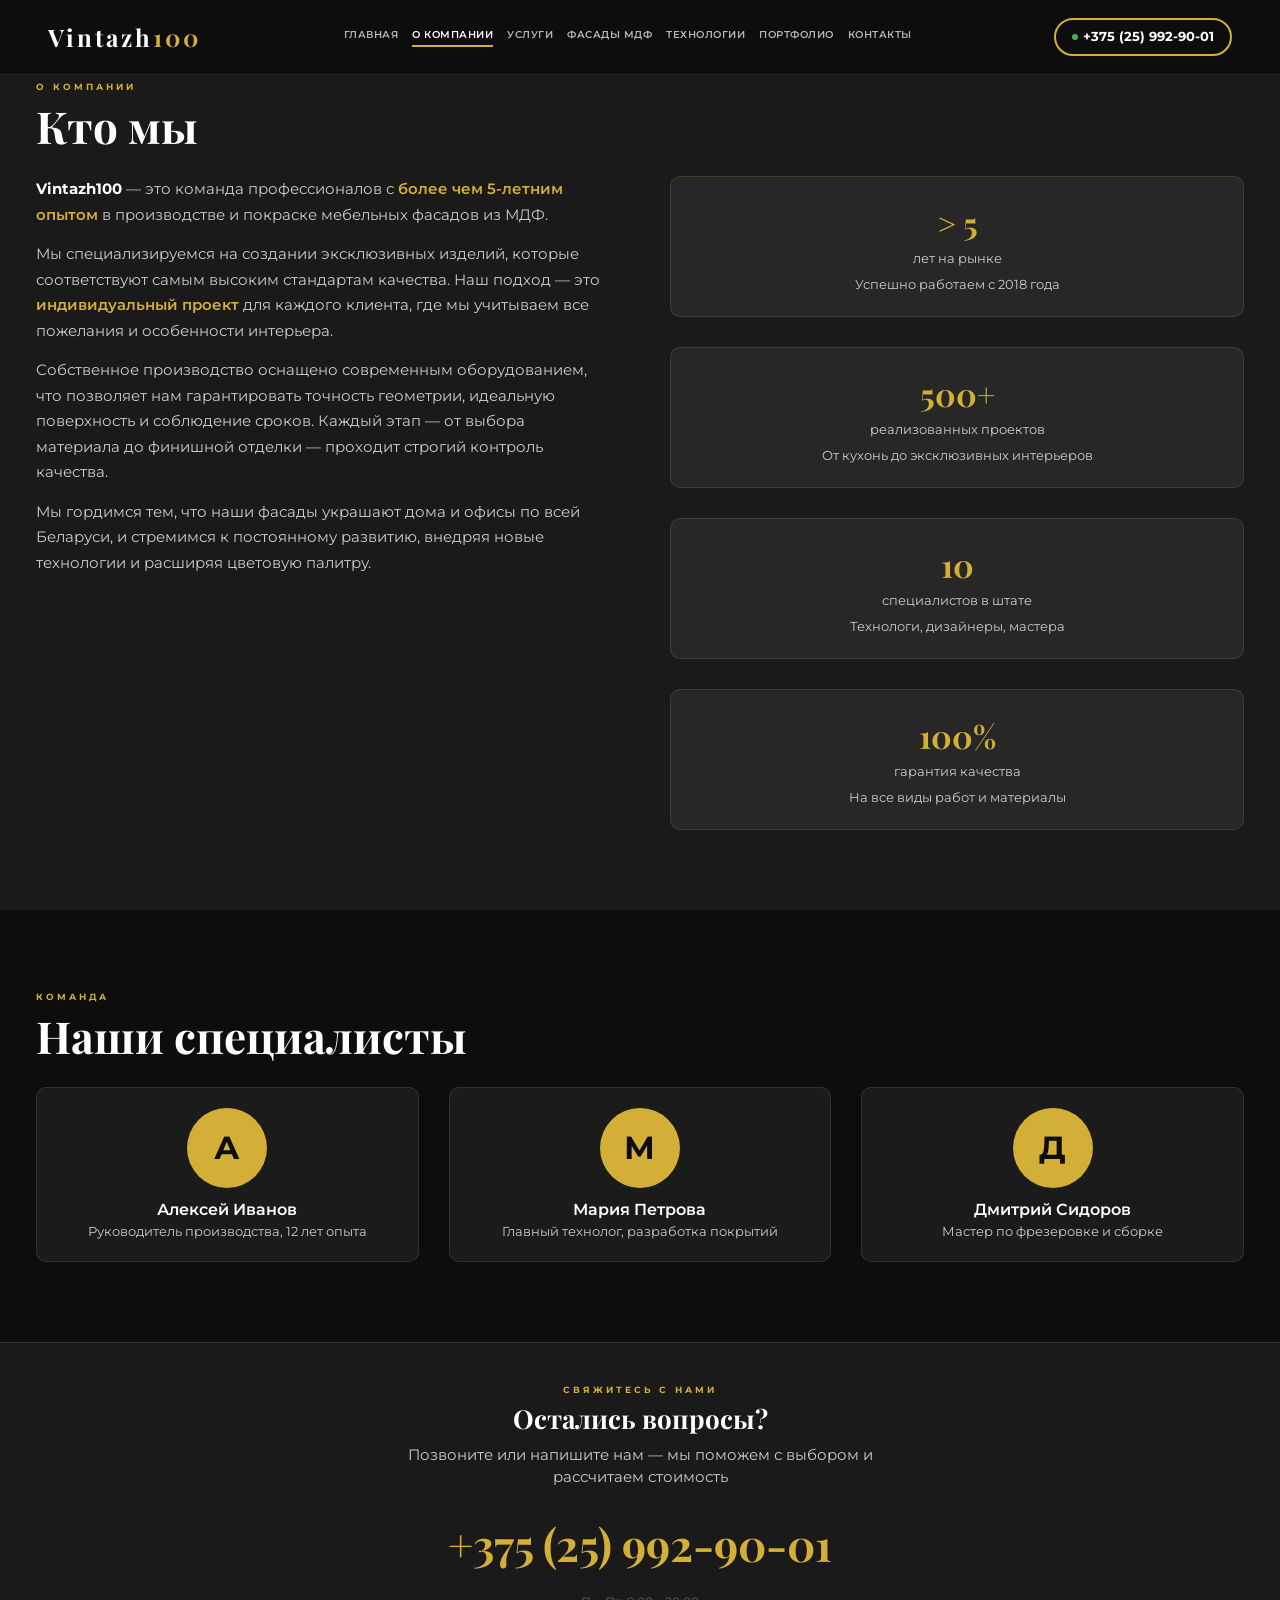
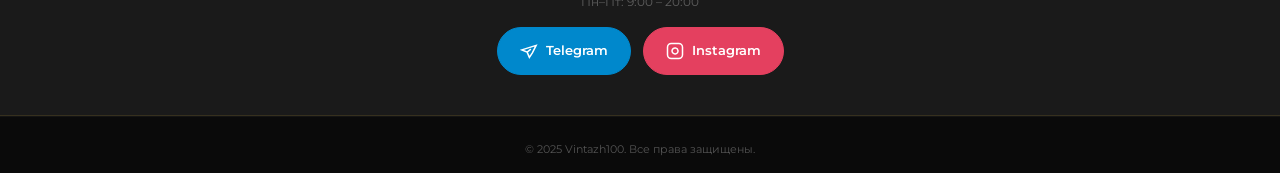
==== commit 973bd5b3: "Update about.html" ====
--- a/about.html
+++ b/about.html
@@ -138,4 +138,21 @@
             <p style="color:rgba(255,255,255,0.3); font-size:12px; margin-bottom:16px;">Пн–Пт: 9:00 – 20:00</p>
             <div class="contact-messengers">
                 <a href="https://t.me/+375259929001" class="messenger-btn telegram" target="_blank" rel="noopener">
-                    <svg viewBox="0 0 24 24" fill="none" stroke="currentColor" stroke-width="2" aria-hidden="true"><path d="M21.5 4.5L2.5 10.5L9.5 13.5L12.5 20.5L16.5 14.5L21.5 4.5Z"/><path d="M9.5 13.5L14
+                    <svg viewBox="0 0 24 24" fill="none" stroke="currentColor" stroke-width="2" aria-hidden="true"><path d="M21.5 4.5L2.5 10.5L9.5 13.5L12.5 20.5L16.5 14.5L21.5 4.5Z"/><path d="M9.5 13.5L14.5 9.5"/></svg> Telegram
+                </a>
+                <a href="https://www.instagram.com/vintazh100" class="messenger-btn instagram" target="_blank" rel="noopener">
+                    <svg viewBox="0 0 24 24" fill="none" stroke="currentColor" stroke-width="2" aria-hidden="true"><rect x="2" y="2" width="20" height="20" rx="5" ry="5"/><path d="M16 11.37A4 4 0 1 1 12.63 8 4 4 0 0 1 16 11.37z"/><line x1="17.5" y1="6.5" x2="17.51" y2="6.5"/></svg>                    Instagram
+                </a>
+            </div>
+        </div>
+    </section>
+
+    <!-- ===== FOOTER ===== -->
+    <footer class="footer">
+        <div>© 2025 Vintazh100. Все права защищены.</div>
+    </footer>
+
+    <script src="js/script.js"></script>
+</body>
+
+</html>
--- a/css/style.css
+++ b/css/style.css
@@ -201,65 +201,46 @@
    ============================================================ */
 
 .burger {
-    display: block;
-    width: 40px;
-    height: 40px;
-    min-width: 44px;
-    min-height: 44px;
-    background: transparent;
+    display: flex;
+    flex-direction: column;
+    align-items: center;
+    justify-content: center;
+    gap: 5px;
+    width: 48px;
+    height: 48px;
+    min-width: 48px;
+    min-height: 48px;
+    background: rgba(255, 255, 255, 0.1);
     border: 1px solid var(--border);
-    border-radius: 8px;
+    border-radius: 10px;
     cursor: pointer;
-    padding: 0;
+    padding: 12px;
     position: relative;
     z-index: 1001;
     touch-action: manipulation;
-    transition: border-color var(--transition);
-}
-
-.burger:hover,
-.burger:focus-visible {
-    border-color: var(--accent);
 }
 
 .burger span {
-    position: absolute;
-    left: 50%;
-    transform: translateX(-50%);
     display: block;
     width: 22px;
     height: 2px;
     background: #fff;
     border-radius: 2px;
-    transition: transform 0.3s cubic-bezier(0.4, 0, 0.2, 1), opacity 0.2s, background 0.3s, top 0.3s;
-}
-
-.burger span:nth-child(1) {
-    top: 13px;
-}
-
-.burger span:nth-child(2) {
-    top: 19px;
-}
-
-.burger span:nth-child(3) {
-    top: 25px;
+    transition: transform 0.3s cubic-bezier(0.4, 0, 0.2, 1), opacity 0.2s, background 0.3s;
 }
 
 .burger.active span:nth-child(1) {
-    top: 19px;
-    transform: translateX(-50%) rotate(45deg);
+    transform: translateY(7px) rotate(45deg);
     background: var(--accent);
 }
 
 .burger.active span:nth-child(2) {
     opacity: 0;
-    transform: translateX(-50%) translateX(10px);
+    transform: translateX(10px);
 }
 
 .burger.active span:nth-child(3) {
-    top: 19px;
-    transform: translateX(-50%) rotate(-45deg);
+    transform: translateY(-7px) rotate(-45deg);
     background: var(--accent);
 }
 
@@ -2057,7 +2038,15 @@
         display: inline-flex;
     }
     .burger {
-        display: none;
+        display: none !important;
+        visibility: hidden !important;
+        pointer-events: none !important;
+    }
+    .mobile-menu,
+    .mobile-overlay {
+        display: none !important;
+        visibility: hidden !important;
+        pointer-events: none !important;
     }
     .hero {
         flex-direction: row;
@@ -2356,28 +2345,246 @@
 
 /* Печать */
 
-@media print {
-    .header,
-    .burger,
-    .mobile-menu,
-    .mobile-overlay,
-    .contact-section,
-    .footer,
-    .slider-btn,
-    .slider-dots,
-    .hero-slider-wrapper {
-        display: none !important;
-    }
-    body {
-        background: #fff;
-        color: #000;
-    }
-    .section {
-        padding: 20px 0;
-        page-break-inside: avoid;
-    }
-    a {
-        color: #000;
-        text-decoration: underline;
-    }
-}
+
+/* ============================================================
+   ГАЛЕРЕЯ — МОБИЛЬНЫЙ ГОРИЗОНТАЛЬНЫЙ СКРОЛЛ СО СВАЙПОМ
+   ============================================================ */
+
+@media (max-width: 768px) {
+    .gallery-grid {
+        display: flex;
+        overflow-x: auto;
+        scroll-snap-type: x mandatory;
+        -webkit-overflow-scrolling: touch;
+        gap: 16px;
+        padding-bottom: 12px;
+        scrollbar-width: none;
+        /* Firefox */
+        -ms-overflow-style: none;
+        /* IE */
+    }
+    .gallery-grid::-webkit-scrollbar {
+        display: none;
+        /* Chrome, Safari */
+    }
+    .gallery-item {
+        flex: 0 0 85%;
+        min-width: 85%;
+        scroll-snap-align: center;
+        height: 260px;
+    }
+    .gallery-item .overlay {
+        opacity: 1;
+        /* Всегда показываем overlay на мобильных */
+    }
+}
+
+
+/* Индикатор свайпа на мобильных */
+
+@media (max-width: 768px) {
+    .gallery-grid::after {
+        content: '← Свайпай →';
+        position: sticky;
+        right: 0;
+        bottom: 0;
+        display: block;
+        text-align: center;
+        font-size: 11px;
+        color: rgba(255, 255, 255, 0.4);
+        padding: 8px 0;
+        width: 100%;
+        flex-shrink: 0;
+        pointer-events: none;
+    }
+}
+
+
+/* ============================================================
+   HERO SLIDER — КУРСОР ДЛЯ СВАЙПА НА ПК
+   ============================================================ */
+
+.hero-slider-wrapper {
+    cursor: grab;
+}
+
+.hero-slider-wrapper:active {
+    cursor: grabbing;
+}
+
+
+/* Галерея — курсор для drag на десктопе */
+
+@media (min-width: 769px) {
+    .gallery-grid {
+        cursor: default;
+    }
+}
+
+
+/* ============================================================
+   ГАЛЕРЕЯ — СЛАЙДЕР ВНУТРИ КАРТОЧКИ + СТРЕЛКИ
+   ============================================================ */
+
+.gallery-item {
+    position: relative;
+    overflow: hidden;
+}
+
+.gallery-slider {
+    position: relative;
+    width: 100%;
+    height: 100%;
+    cursor: grab;
+}
+
+.gallery-slider:active {
+    cursor: grabbing;
+}
+
+.gallery-slider img {
+    position: absolute;
+    top: 0;
+    left: 0;
+    width: 100%;
+    height: 100%;
+    object-fit: cover;
+    opacity: 0;
+    transition: opacity 0.4s ease;
+    pointer-events: none;
+    -webkit-user-drag: none;
+    user-select: none;
+}
+
+.gallery-slider img.active {
+    opacity: 1;
+}
+
+
+/* Стрелки */
+
+.gallery-arrow {
+    position: absolute;
+    top: 50%;
+    transform: translateY(-50%);
+    width: 38px;
+    height: 38px;
+    min-width: 38px;
+    min-height: 38px;
+    border-radius: 50%;
+    background: rgba(0, 0, 0, 0.65);
+    -webkit-backdrop-filter: blur(4px);
+    backdrop-filter: blur(4px);
+    color: #fff;
+    border: 1px solid rgba(255, 255, 255, 0.2);
+    cursor: pointer;
+    z-index: 5;
+    opacity: 0;
+    transition: opacity 0.3s, background 0.3s, color 0.3s;
+    display: flex;
+    align-items: center;
+    justify-content: center;
+    font-size: 20px;
+    line-height: 1;
+    touch-action: manipulation;
+    padding: 0;
+}
+
+.gallery-item:hover .gallery-arrow,
+.gallery-item:focus-within .gallery-arrow {
+    opacity: 1;
+}
+
+.gallery-arrow:hover {
+    background: var(--accent);
+    color: #0d0d0d;
+}
+
+.gallery-arrow-prev {
+    left: 10px;
+}
+
+.gallery-arrow-next {
+    right: 10px;
+}
+
+
+/* На тач-устройствах стрелки всегда видны */
+
+@media (hover: none) {
+    .gallery-arrow {
+        opacity: 0.8;
+    }
+}
+
+
+/* Точки-индикаторы внутри карточки */
+
+.gallery-dots {
+    position: absolute;
+    bottom: 10px;
+    left: 50%;
+    transform: translateX(-50%);
+    display: flex;
+    gap: 6px;
+    z-index: 5;
+}
+
+.gallery-dot {
+    width: 8px;
+    height: 8px;
+    border-radius: 50%;
+    background: rgba(255, 255, 255, 0.4);
+    border: none;
+    cursor: pointer;
+    transition: var(--transition);
+    padding: 0;
+}
+
+.gallery-dot.active {
+    background: var(--accent);
+    transform: scale(1.2);
+}
+
+
+/* ============================================================
+   ГАЛЕРЕЯ — МОБИЛЬНЫЙ ГОРИЗОНТАЛЬНЫЙ СКРОЛЛ
+   ============================================================ */
+
+@media (max-width: 768px) {
+    .gallery-grid {
+        display: flex;
+        overflow-x: auto;
+        scroll-snap-type: x mandatory;
+        -webkit-overflow-scrolling: touch;
+        gap: 16px;
+        padding-bottom: 12px;
+        scrollbar-width: none;
+        -ms-overflow-style: none;
+    }
+    .gallery-grid::-webkit-scrollbar {
+        display: none;
+    }
+    .gallery-item {
+        flex: 0 0 85%;
+        min-width: 85%;
+        scroll-snap-align: center;
+        height: 260px;
+    }
+    .gallery-item .overlay {
+        opacity: 1;
+    }
+}
+
+
+/* ============================================================
+   HERO SLIDER — КУРСОР ДЛЯ СВАЙПА
+   ============================================================ */
+
+.hero-slider-wrapper {
+    cursor: grab;
+}
+
+.hero-slider-wrapper:active {
+    cursor: grabbing;
+}
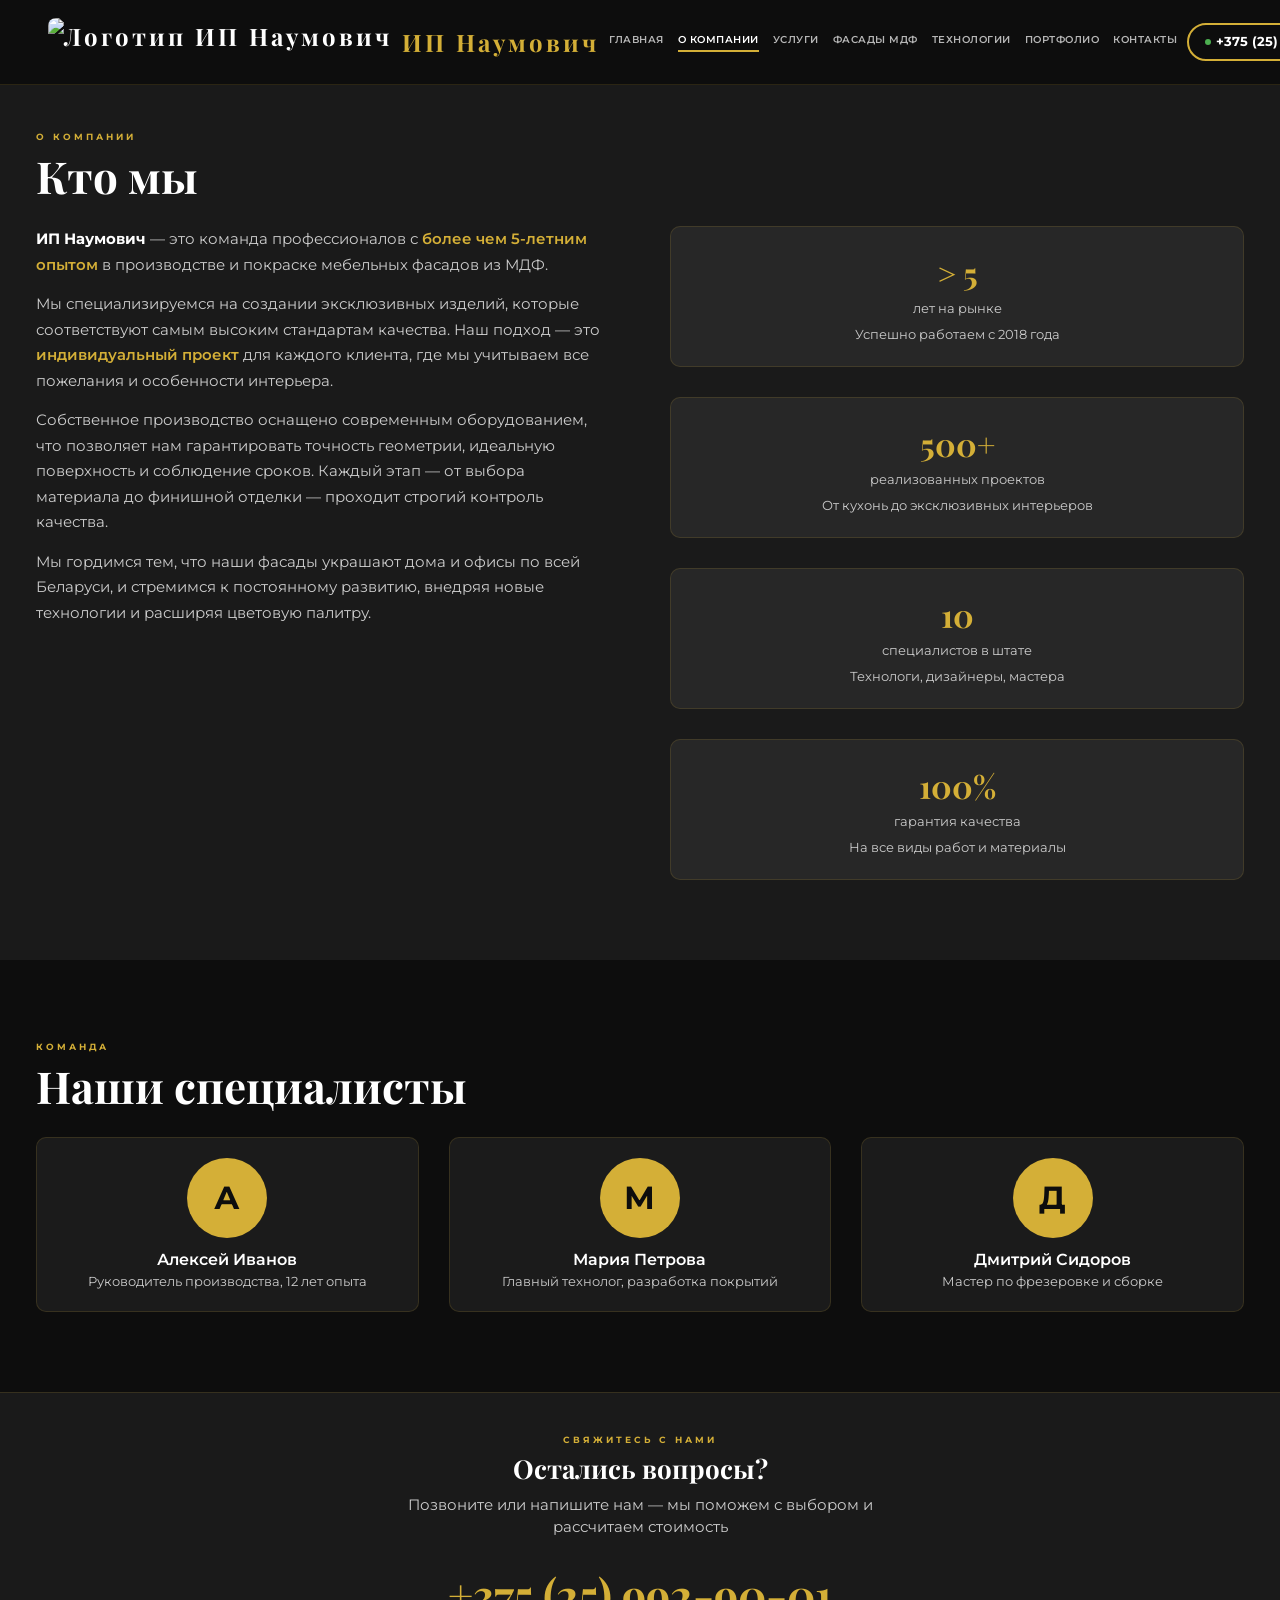
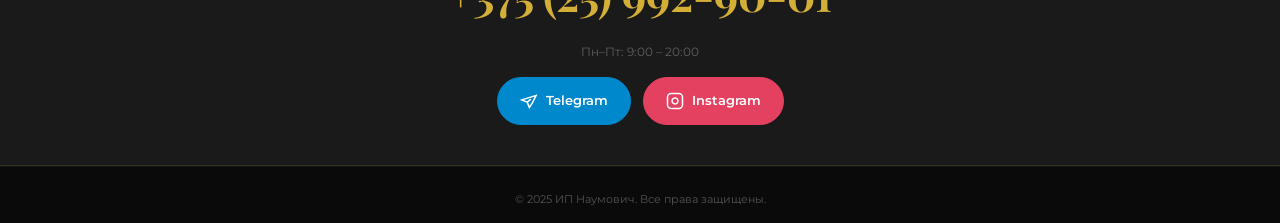
==== commit 16f23baa: "Update about.html v4" ====
--- a/about.html
+++ b/about.html
@@ -9,14 +9,15 @@
     <meta name="mobile-web-app-capable" content="yes">
     <meta name="apple-mobile-web-app-capable" content="yes">
     <meta name="apple-mobile-web-app-status-bar-style" content="black-translucent">
-    <meta name="description" content="О компании Vintazh100 — команда профессионалов с более чем 5-летним опытом в производстве и покраске мебельных фасадов из МДФ.">
-    <title>О компании | Vintazh100</title>
+    <meta name="description" content="О компании ИП Наумович — команда профессионалов с более чем 5-летним опытом в производстве и покраске мебельных фасадов из МДФ.">
+    <title>О компании | ИП Наумович</title>
 
     <link rel="preconnect" href="https://fonts.googleapis.com">
     <link rel="preconnect" href="https://fonts.gstatic.com" crossorigin>
     <link href="https://fonts.googleapis.com/css2?family=Montserrat:wght@400;500;600;700;800&family=Playfair+Display:wght@400;600;700&display=swap" rel="stylesheet">
-    <link rel="icon" type="image/svg+xml" href="/favicon.svg">
-    <link rel="apple-touch-icon" href="/apple-touch-icon.png">
+    <link rel="icon" type="image/jpeg" href="image/logo.jpg">
+    <link rel="shortcut icon" type="image/jpeg" href="image/logo.jpg">
+    <link rel="apple-touch-icon" href="image/logo.jpg">
     <link rel="stylesheet" href="css/style.css">
 </head>
 
@@ -24,7 +25,10 @@
 
     <!-- ===== HEADER ===== -->
     <header class="header" id="header">
-        <a href="index.html" class="header-logo" aria-label="Vintazh100 — на главную">Vintazh<span>100</span></a>
+        <a href="index.html" class="header-logo" aria-label="ИП Наумович — на главную">
+            <img src="image/logo.jpg" alt="Логотип ИП Наумович" class="header-logo-img">
+            <span class="header-logo-text">ИП<span> Наумович</span></span>
+        </a>
 
         <nav class="header-nav" aria-label="Основная навигация">
             <a href="index.html">Главная</a>
@@ -69,7 +73,7 @@
             <h2 class="section-title">Кто мы</h2>
             <div class="about-content">
                 <div class="about-text">
-                    <p><strong>Vintazh100</strong> — это команда профессионалов с <span class="highlight">более чем 5-летним опытом</span> в производстве и покраске мебельных фасадов из МДФ.</p>
+                    <p><strong>ИП Наумович</strong> — это команда профессионалов с <span class="highlight">более чем 5-летним опытом</span> в производстве и покраске мебельных фасадов из МДФ.</p>
                     <p>Мы специализируемся на создании эксклюзивных изделий, которые соответствуют самым высоким стандартам качества. Наш подход — это <span class="highlight">индивидуальный проект</span> для каждого клиента, где мы учитываем все пожелания
                         и особенности интерьера.</p>
                     <p>Собственное производство оснащено современным оборудованием, что позволяет нам гарантировать точность геометрии, идеальную поверхность и соблюдение сроков. Каждый этап — от выбора материала до финишной отделки — проходит строгий контроль
@@ -140,7 +144,7 @@
                 <a href="https://t.me/+375259929001" class="messenger-btn telegram" target="_blank" rel="noopener">
                     <svg viewBox="0 0 24 24" fill="none" stroke="currentColor" stroke-width="2" aria-hidden="true"><path d="M21.5 4.5L2.5 10.5L9.5 13.5L12.5 20.5L16.5 14.5L21.5 4.5Z"/><path d="M9.5 13.5L14.5 9.5"/></svg> Telegram
                 </a>
-                <a href="https://www.instagram.com/vintazh100" class="messenger-btn instagram" target="_blank" rel="noopener">
+                <a href="https://www.instagram.com/ИП Наумович" class="messenger-btn instagram" target="_blank" rel="noopener">
                     <svg viewBox="0 0 24 24" fill="none" stroke="currentColor" stroke-width="2" aria-hidden="true"><rect x="2" y="2" width="20" height="20" rx="5" ry="5"/><path d="M16 11.37A4 4 0 1 1 12.63 8 4 4 0 0 1 16 11.37z"/><line x1="17.5" y1="6.5" x2="17.51" y2="6.5"/></svg>                    Instagram
                 </a>
             </div>
@@ -149,7 +153,7 @@
 
     <!-- ===== FOOTER ===== -->
     <footer class="footer">
-        <div>© 2025 Vintazh100. Все права защищены.</div>
+        <div>© 2025 ИП Наумович. Все права защищены.</div>
     </footer>
 
     <script src="js/script.js"></script>
--- a/css/style.css
+++ b/css/style.css
@@ -111,11 +111,32 @@
 }
 
 .header-logo {
+    display: flex;
+    align-items: center;
+    gap: 10px;
     font-family: 'Playfair Display', serif;
     font-size: 18px;
     font-weight: 700;
     letter-spacing: 2px;
     flex-shrink: 0;
+    text-decoration: none;
+    color: inherit;
+}
+
+.header-logo-img {
+    height: 40px;
+    width: auto;
+    border-radius: 8px;
+    object-fit: contain;
+    display: block;
+}
+
+.header-logo-text {
+    white-space: nowrap;
+}
+
+.header-logo-text span {
+    color: var(--accent);
 }
 
 .header-logo span {
@@ -404,8 +425,9 @@
     position: relative;
 }
 
-.header+.section {
-    padding-top: 90px;
+.header+.section,
+.mobile-menu+.section {
+    padding-top: 100px;
 }
 
 .section-dark {
@@ -586,6 +608,11 @@
     animation: fadeIn 1.2s ease;
     -webkit-user-select: none;
     user-select: none;
+    touch-action: pan-y;
+}
+
+.hero-slider-wrapper:active {
+    cursor: grabbing;
 }
 
 .hero-slider {
@@ -2026,9 +2053,14 @@
     .header.scrolled {
         padding: 10px 40px;
     }
-    .header-logo {
-        font-size: 24px;
-        letter-spacing: 3px;
+    @media (min-width: 769px) {
+        .header-logo {
+            font-size: 24px;
+            letter-spacing: 3px;
+        }
+        .header-logo-img {
+            height: 48px;
+        }
     }
     /* Показываем desktop nav, скрываем burger */
     .header-nav {
@@ -2069,8 +2101,9 @@
     .section {
         padding: 80px 20px;
     }
-    .header+.section {
-        padding-top: 120px;
+    .header+.section,
+    .mobile-menu+.section {
+        padding-top: 130px;
     }
     .section-title {
         font-size: 44px;
@@ -2252,8 +2285,13 @@
         padding: 12px 16px;
         font-size: 10px;
     }
-    .header-logo {
-        font-size: 16px;
+    @media (max-width: 360px) {
+        .header-logo-img {
+            height: 32px;
+        }
+        .header-logo-text {
+            font-size: 16px;
+        }
     }
 }
 
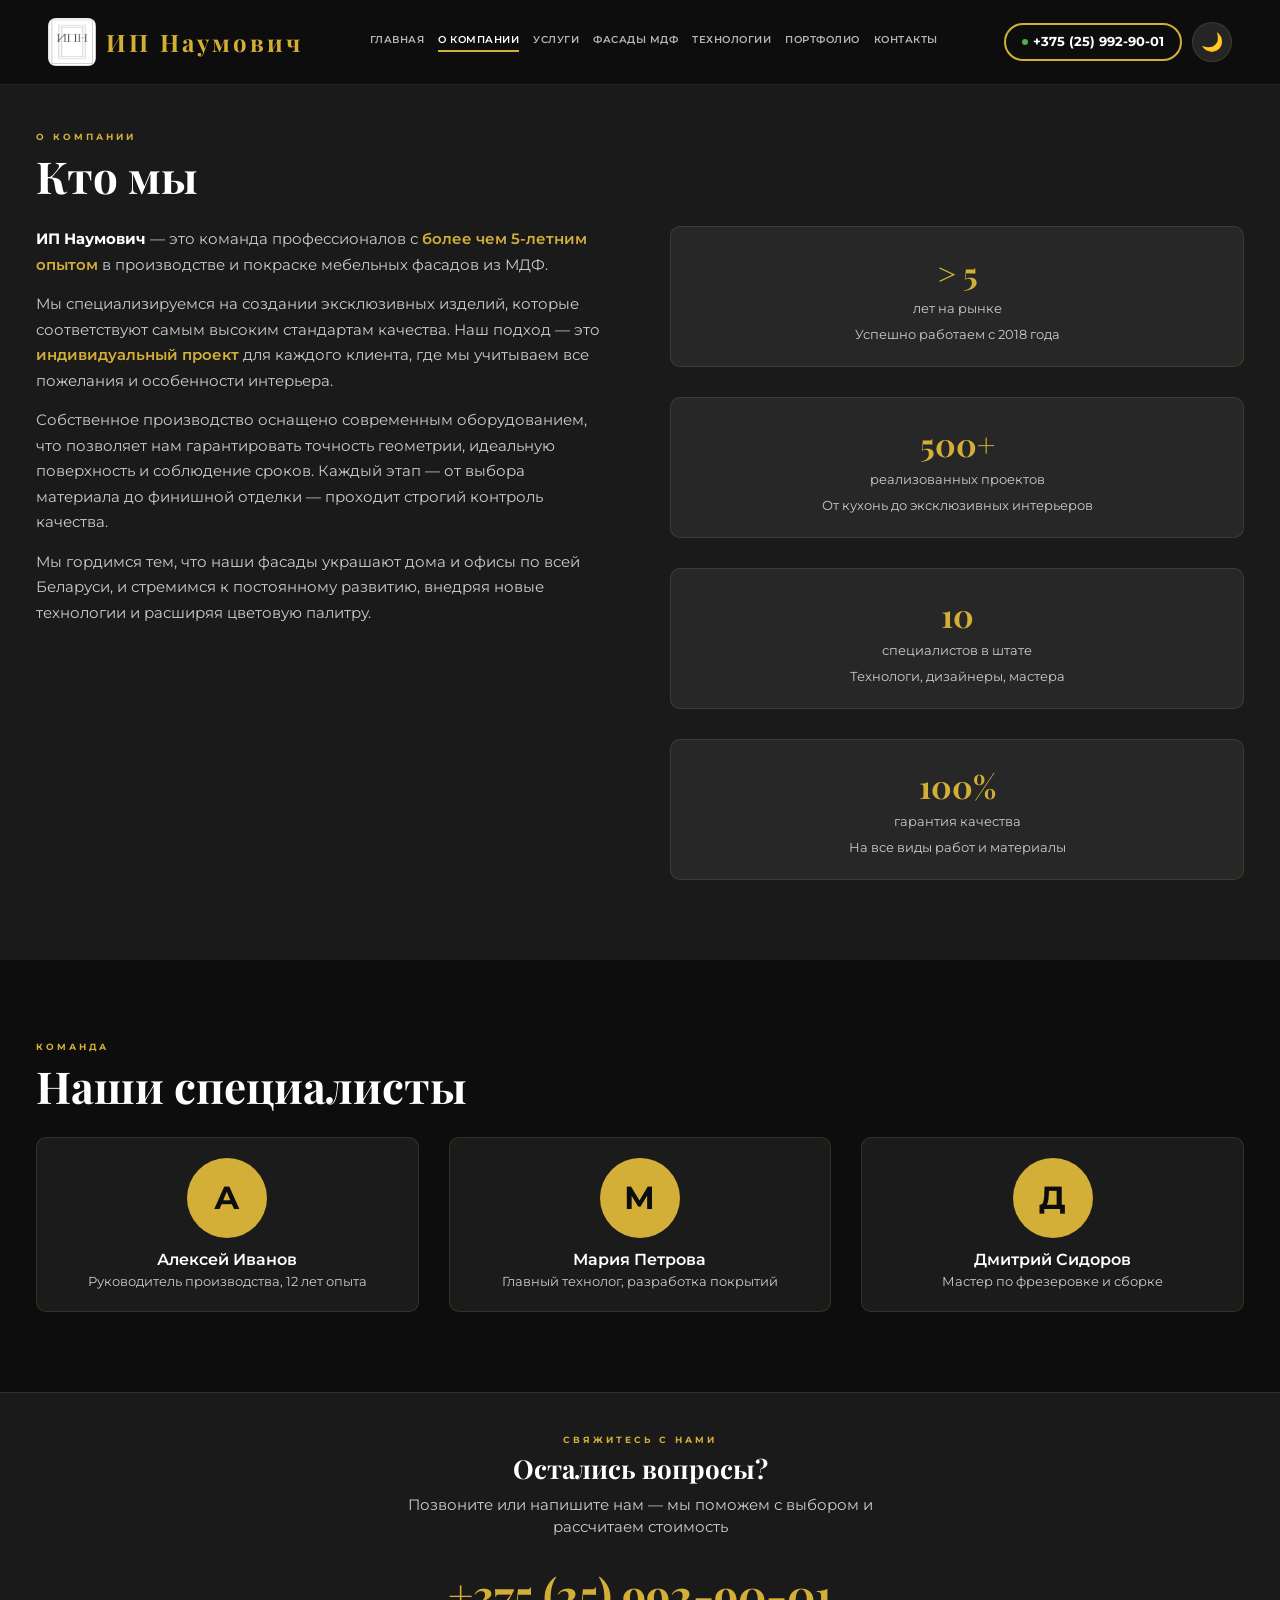
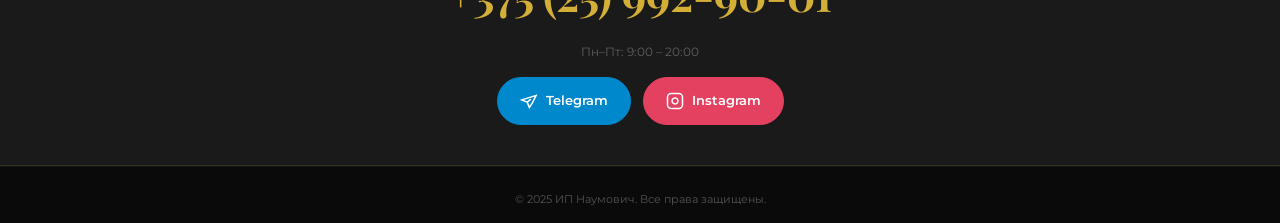
==== commit 16ce3774: "Update about.html" ====
--- a/about.html
+++ b/about.html
@@ -18,6 +18,11 @@
     <link rel="icon" type="image/jpeg" href="image/logo.jpg">
     <link rel="shortcut icon" type="image/jpeg" href="image/logo.jpg">
     <link rel="apple-touch-icon" href="image/logo.jpg">
+    <script>
+        if (localStorage.getItem('vintazh100-theme') === 'light') {
+            document.body.classList.add('light-theme')
+        }
+    </script>
     <link rel="stylesheet" href="css/style.css">
 </head>
 
@@ -45,6 +50,7 @@
                 <span class="header-phone-dot" aria-hidden="true"></span>
                 <span>+375 (25) 992-90-01</span>
             </a>
+            <button class="theme-toggle" id="themeToggle" aria-label="Переключить тему">🌙</button>
             <button class="burger" id="burger" aria-label="Открыть меню" aria-expanded="false" aria-controls="mobileMenu">
                 <span></span><span></span><span></span>
             </button>
--- a/css/style.css
+++ b/css/style.css
@@ -2626,3 +2626,273 @@
 .hero-slider-wrapper:active {
     cursor: grabbing;
 }
+
+
+/* Картинки в каталоге — всем одинаковый белый фон */
+
+.catalog-card img,
+.catalog-single img {
+    background: #ffffff;
+    padding: 10px;
+    border-radius: 8px;
+    border: 1px solid var(--border);
+}
+
+
+/* ============================================================
+   LIGHT THEME — МЯГКИЙ БЕЖЕВЫЙ
+   ============================================================ */
+
+body.light-theme {
+    --dark: #f5f0e8;
+    --gray: #6b6358;
+    --card-bg: rgba(107, 99, 88, 0.06);
+    --border: rgba(212, 175, 55, 0.2);
+    --shadow: 0 10px 40px rgba(107, 99, 88, 0.08);
+    background: #f5f0e8;
+    color: #3d3830;
+}
+
+body.light-theme .header {
+    background: rgba(245, 240, 232, 0.95);
+}
+
+body.light-theme .header-nav a {
+    color: rgba(61, 56, 48, 0.6);
+}
+
+body.light-theme .header-nav a:hover,
+body.light-theme .header-nav a.active {
+    color: #2d2820;
+}
+
+body.light-theme .burger {
+    background: rgba(107, 99, 88, 0.08);
+}
+
+body.light-theme .burger span {
+    background: #3d3830;
+}
+
+body.light-theme .mobile-menu {
+    background: #faf6f0;
+}
+
+body.light-theme .mobile-menu a {
+    color: rgba(61, 56, 48, 0.8);
+}
+
+body.light-theme .mobile-menu a:hover,
+body.light-theme .mobile-menu a.active {
+    background: var(--card-bg);
+    color: var(--accent);
+}
+
+body.light-theme .section-dark {
+    background: #faf6f0;
+}
+
+body.light-theme .section-darker {
+    background: #f5f0e8;
+}
+
+body.light-theme .hero {
+    background: radial-gradient(ellipse at 30% 50%, #faf6f0 0%, #f5f0e8 70%);
+}
+
+body.light-theme .hero-features li {
+    color: rgba(61, 56, 48, 0.7);
+}
+
+body.light-theme .hero-features li strong {
+    color: #2d2820;
+}
+
+body.light-theme .about-text p {
+    color: var(--gray);
+}
+
+body.light-theme .about-text p strong {
+    color: #2d2820;
+}
+
+body.light-theme .service-card {
+    background: var(--card-bg);
+}
+
+body.light-theme .service-card:hover {
+    background: rgba(107, 99, 88, 0.08);
+}
+
+body.light-theme .service-card .num {
+    color: rgba(107, 99, 88, 0.1);
+}
+
+body.light-theme .gallery-item {
+    background: #e8e2d8;
+}
+
+body.light-theme .modal-content {
+    background: #faf6f0;
+}
+
+body.light-theme .modal-content .modal-body p {
+    color: var(--gray);
+}
+
+body.light-theme .contact-section {
+    background: #faf6f0;
+}
+
+body.light-theme .footer {
+    background: #ede8df;
+    color: rgba(61, 56, 48, 0.4);
+}
+
+body.light-theme .form-group input,
+body.light-theme .form-group textarea,
+body.light-theme .form-group select {
+    background: rgba(107, 99, 88, 0.05);
+    color: #3d3830;
+}
+
+body.light-theme .form-group input:focus,
+body.light-theme .form-group textarea:focus,
+body.light-theme .form-group select:focus {
+    background: rgba(107, 99, 88, 0.08);
+}
+
+body.light-theme .form-group label {
+    color: rgba(61, 56, 48, 0.6);
+}
+
+body.light-theme .form-group select option {
+    background: #faf6f0;
+    color: #3d3830;
+}
+
+body.light-theme .info-item {
+    background: var(--card-bg);
+}
+
+body.light-theme .info-item .text p {
+    color: var(--gray);
+}
+
+body.light-theme .info-item .text a {
+    color: #2d2820;
+}
+
+body.light-theme .social-link {
+    background: rgba(107, 99, 88, 0.05);
+    border-color: rgba(107, 99, 88, 0.1);
+}
+
+body.light-theme .catalog-card,
+body.light-theme .catalog-single {
+    background: #faf6f0;
+    color: #3d3830;
+}
+
+body.light-theme .catalog-card p,
+body.light-theme .catalog-card li,
+body.light-theme .catalog-single p,
+body.light-theme .catalog-single li {
+    color: var(--gray);
+}
+
+body.light-theme .catalog-card strong,
+body.light-theme .catalog-card b,
+body.light-theme .catalog-single strong,
+body.light-theme .catalog-single b {
+    color: #2d2820;
+}
+
+body.light-theme .mdf-item {
+    background-color: #e8e2d8;
+}
+
+body.light-theme .team-card,
+body.light-theme .advantage-item,
+body.light-theme .tech-card,
+body.light-theme .equipment-item,
+body.light-theme .process-item,
+body.light-theme .faq-item,
+body.light-theme .about-stat,
+body.light-theme .stat-block {
+    background: var(--card-bg);
+}
+
+body.light-theme .filter-btn {
+    background: var(--card-bg);
+    color: var(--gray);
+}
+
+body.light-theme .slider-btn {
+    background: rgba(245, 240, 232, 0.85);
+    color: #3d3830;
+}
+
+body.light-theme .modal-overlay {
+    background: rgba(245, 240, 232, 0.92);
+}
+
+body.light-theme .modal-close {
+    background: rgba(245, 240, 232, 0.85);
+    color: #3d3830;
+}
+
+body.light-theme .theme-toggle {
+    background: rgba(107, 99, 88, 0.08);
+}
+
+body.light-theme .theme-toggle:hover {
+    background: var(--accent);
+}
+
+
+/* ============================================================
+   КНОПКА ПЕРЕКЛЮЧЕНИЯ ТЕМЫ (базовые стили)
+   ============================================================ */
+
+.theme-toggle {
+    display: flex;
+    align-items: center;
+    justify-content: center;
+    width: 40px;
+    height: 40px;
+    min-width: 40px;
+    min-height: 40px;
+    border-radius: 50%;
+    background: rgba(255, 255, 255, 0.1);
+    border: 1px solid var(--border);
+    cursor: pointer;
+    transition: var(--transition);
+    padding: 0;
+    touch-action: manipulation;
+    font-size: 18px;
+    line-height: 1;
+}
+
+.theme-toggle:hover {
+    background: var(--accent);
+    border-color: var(--accent);
+}
+
+
+/* ============================================================
+   MDF КАРТОЧКИ — БЕЛЫЙ ТЕКСТ ПОВЕРХ ФОТО (в светлой теме)
+   ============================================================ */
+
+body.light-theme .mdf-item h4,
+body.light-theme .mdf-item p,
+body.light-theme .mdf-showcase-item h3,
+body.light-theme .mdf-showcase-item p {
+    color: #ffffff;
+    text-shadow: 0 1px 4px rgba(0, 0, 0, 0.7);
+}
+
+body.light-theme .mdf-item::before,
+body.light-theme .mdf-showcase-item::before {
+    background: rgba(0, 0, 0, 0.7);
+}
